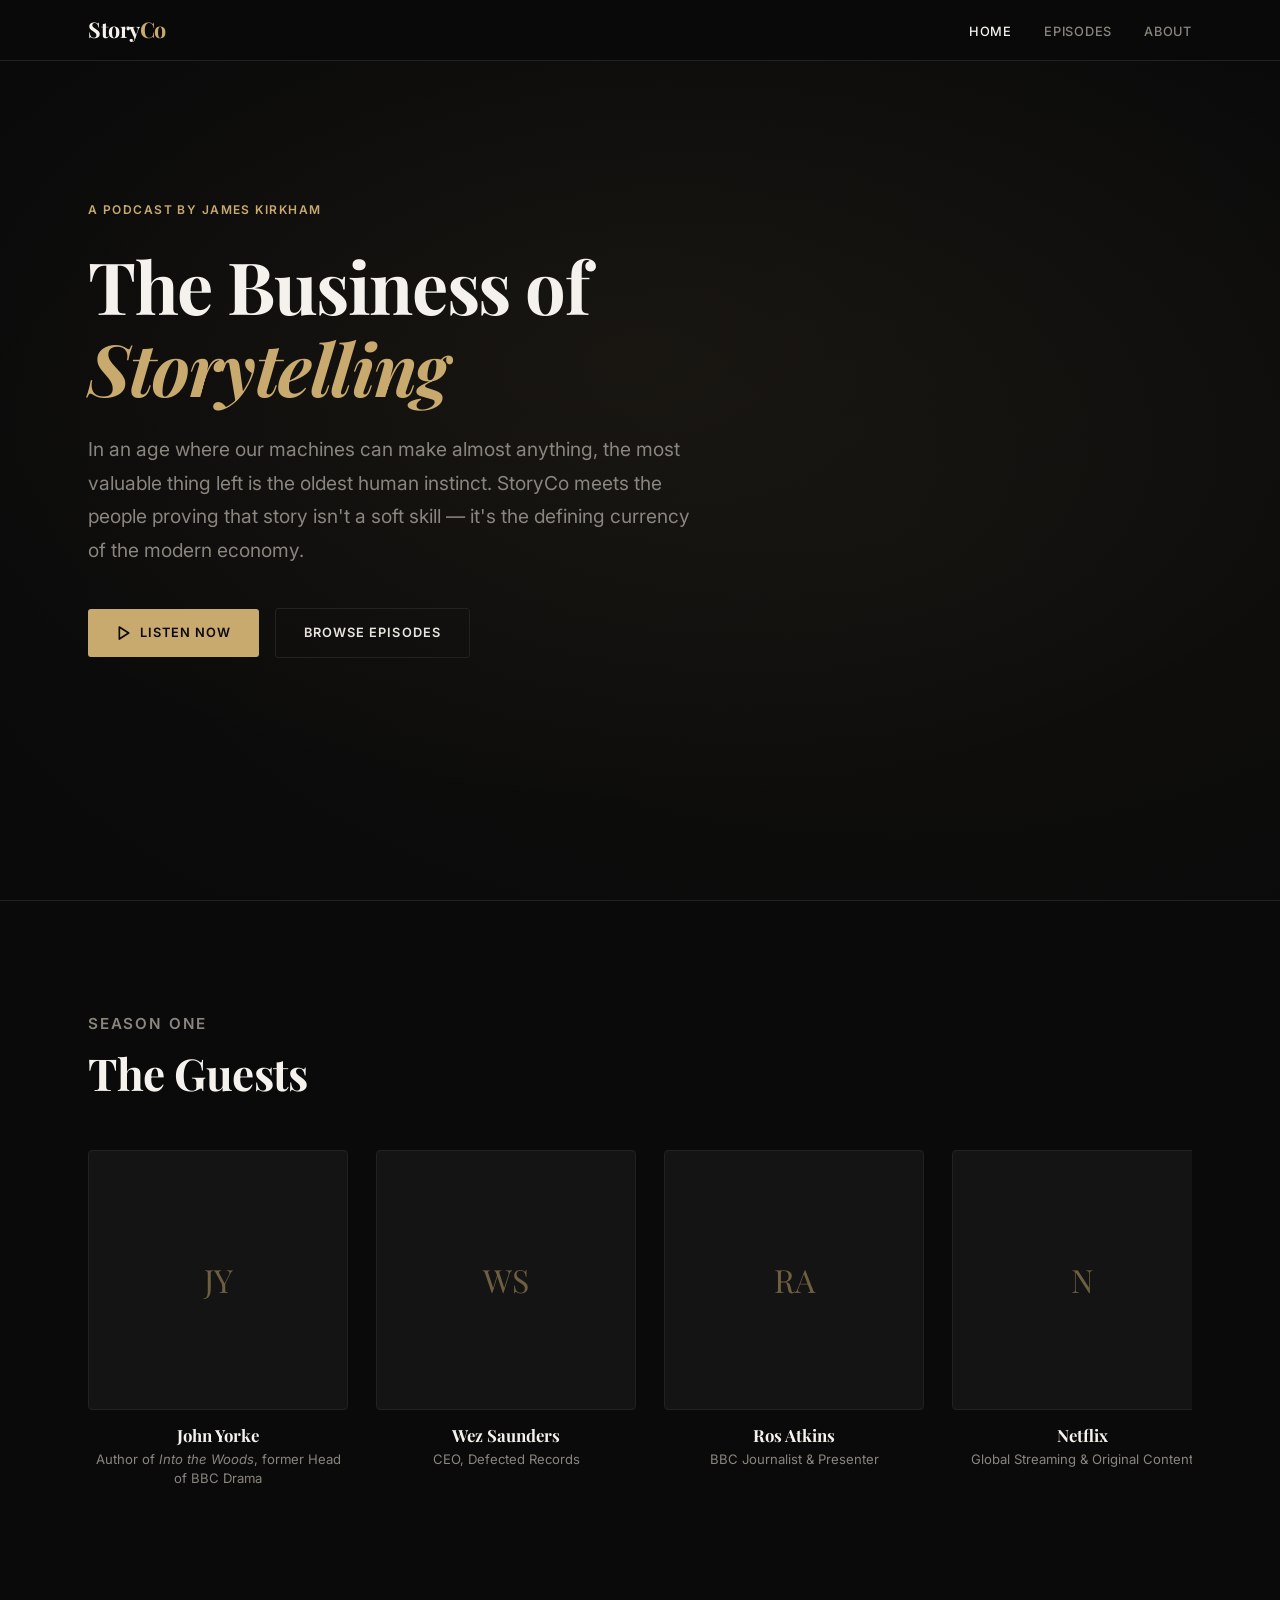
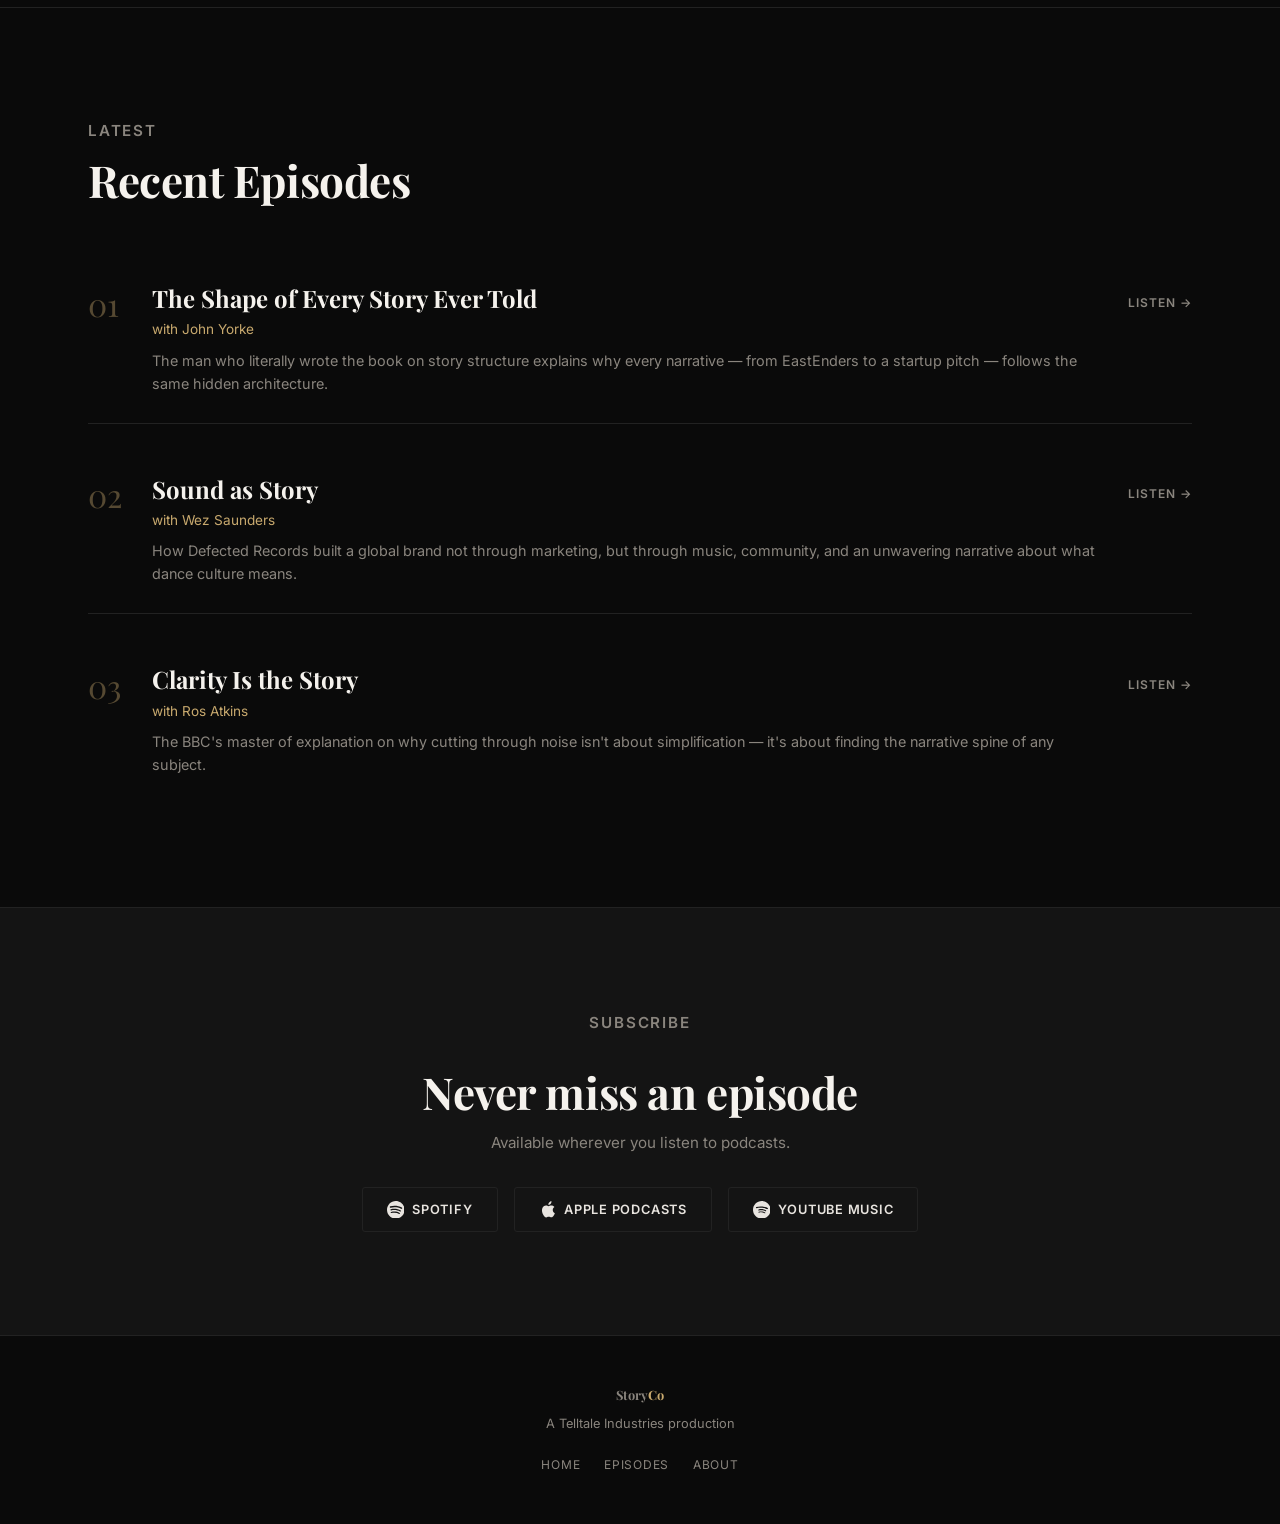
==== index.html @ 5bf8754a "Initial commit" ====
<!DOCTYPE html>
<html lang="en">
<head>
  <meta charset="UTF-8">
  <meta name="viewport" content="width=device-width, initial-scale=1.0">
  <title>StoryCo — The Business of Storytelling</title>
  <meta name="description" content="StoryCo explores the Story Economy — how narrative creates value, shapes culture, and drives business. Hosted by James Kirkham.">
  <link rel="preconnect" href="https://fonts.googleapis.com">
  <link rel="preconnect" href="https://fonts.gstatic.com" crossorigin>
  <link href="https://fonts.googleapis.com/css2?family=Inter:wght@400;500;600;700&family=Playfair+Display:ital,wght@0,400;0,700;1,400&display=swap" rel="stylesheet">
  <link rel="stylesheet" href="styles.css">
</head>
<body>

  <!-- ─── Nav ─── -->
  <nav class="site-nav">
    <div class="container">
      <a href="index.html" class="nav-brand">Story<span>Co</span></a>
      <button class="nav-toggle" aria-label="Toggle menu">
        <span></span><span></span><span></span>
      </button>
      <ul class="nav-links">
        <li><a href="index.html" class="active">Home</a></li>
        <li><a href="episodes.html">Episodes</a></li>
        <li><a href="about.html">About</a></li>
      </ul>
    </div>
  </nav>

  <!-- ─── Hero ─── -->
  <section class="hero">
    <div class="container">
      <div class="hero-content">
        <p class="label">A podcast by James Kirkham</p>
        <h1>The Business of <em>Storytelling</em></h1>
        <p class="hero-premise">In an age where our machines can make almost anything, the most valuable thing left is the oldest human instinct. StoryCo meets the people proving that story isn't a soft skill — it's the defining currency of the modern economy.</p>
        <div class="hero-cta">
          <a href="#subscribe" class="btn btn-primary">
            <svg width="16" height="16" viewBox="0 0 24 24" fill="none" stroke="currentColor" stroke-width="2.5" stroke-linecap="round" stroke-linejoin="round"><polygon points="5 3 19 12 5 21 5 3"/></svg>
            Listen now
          </a>
          <a href="episodes.html" class="btn btn-outline">Browse episodes</a>
        </div>
      </div>
    </div>
  </section>

  <!-- ─── Guests ─── -->
  <section class="fade-in">
    <div class="container">
      <div class="section-header">
        <p class="label">Season One</p>
        <h2>The Guests</h2>
      </div>
      <div class="guests-row">
        <div class="guest-card">
          <div class="guest-avatar"><span class="initials">JY</span></div>
          <h3>John Yorke</h3>
          <p class="credential">Author of <em>Into the Woods</em>, former Head of BBC Drama</p>
        </div>
        <div class="guest-card">
          <div class="guest-avatar"><span class="initials">WS</span></div>
          <h3>Wez Saunders</h3>
          <p class="credential">CEO, Defected Records</p>
        </div>
        <div class="guest-card">
          <div class="guest-avatar"><span class="initials">RA</span></div>
          <h3>Ros Atkins</h3>
          <p class="credential">BBC Journalist &amp; Presenter</p>
        </div>
        <div class="guest-card">
          <div class="guest-avatar"><span class="initials">N</span></div>
          <h3>Netflix</h3>
          <p class="credential">Global Streaming &amp; Original Content</p>
        </div>
        <div class="guest-card">
          <div class="guest-avatar"><span class="initials">A</span></div>
          <h3>Anthropic</h3>
          <p class="credential">AI Safety &amp; Frontier Research</p>
        </div>
        <div class="guest-card">
          <div class="guest-avatar"><span class="initials">MS</span></div>
          <h3>Michael Stevens</h3>
          <p class="credential">Creator of VSauce</p>
        </div>
      </div>
    </div>
  </section>

  <!-- ─── Latest Episodes ─── -->
  <section class="fade-in">
    <div class="container">
      <div class="section-header">
        <p class="label">Latest</p>
        <h2>Recent Episodes</h2>
      </div>
      <div class="episodes-grid">
        <div class="episode-card">
          <span class="episode-number">01</span>
          <div class="episode-info">
            <h3><a href="episodes.html">The Shape of Every Story Ever Told</a></h3>
            <p class="episode-guest">with John Yorke</p>
            <p class="episode-desc">The man who literally wrote the book on story structure explains why every narrative — from EastEnders to a startup pitch — follows the same hidden architecture.</p>
          </div>
          <div class="episode-listen">
            <a href="#">Listen &rarr;</a>
          </div>
        </div>
        <div class="episode-card">
          <span class="episode-number">02</span>
          <div class="episode-info">
            <h3><a href="episodes.html">Sound as Story</a></h3>
            <p class="episode-guest">with Wez Saunders</p>
            <p class="episode-desc">How Defected Records built a global brand not through marketing, but through music, community, and an unwavering narrative about what dance culture means.</p>
          </div>
          <div class="episode-listen">
            <a href="#">Listen &rarr;</a>
          </div>
        </div>
        <div class="episode-card">
          <span class="episode-number">03</span>
          <div class="episode-info">
            <h3><a href="episodes.html">Clarity Is the Story</a></h3>
            <p class="episode-guest">with Ros Atkins</p>
            <p class="episode-desc">The BBC's master of explanation on why cutting through noise isn't about simplification — it's about finding the narrative spine of any subject.</p>
          </div>
          <div class="episode-listen">
            <a href="#">Listen &rarr;</a>
          </div>
        </div>
      </div>
    </div>
  </section>

  <!-- ─── Subscribe ─── -->
  <section class="subscribe-strip" id="subscribe">
    <div class="container">
      <p class="label">Subscribe</p>
      <h2>Never miss an episode</h2>
      <p>Available wherever you listen to podcasts.</p>
      <div class="subscribe-links">
        <a href="#" class="subscribe-link">
          <svg viewBox="0 0 24 24"><path d="M12 0C5.4 0 0 5.4 0 12s5.4 12 12 12 12-5.4 12-12S18.66 0 12 0zm5.521 17.34c-.24.359-.66.48-1.021.24-2.82-1.74-6.36-2.101-10.561-1.141-.418.122-.779-.179-.899-.539-.12-.421.18-.78.54-.9 4.56-1.021 8.52-.6 11.64 1.32.42.18.479.659.301 1.02zm1.44-3.3c-.301.42-.841.6-1.262.3-3.239-1.98-8.159-2.58-11.939-1.38-.479.12-1.02-.12-1.14-.6-.12-.48.12-1.021.6-1.141C9.6 9.9 15 10.561 18.72 12.84c.361.181.54.78.241 1.2zm.12-3.36C15.24 8.4 8.82 8.16 5.16 9.301c-.6.179-1.2-.181-1.38-.721-.18-.601.18-1.2.72-1.381 4.26-1.26 11.28-1.02 15.721 1.621.539.3.719 1.02.419 1.56-.299.421-1.02.599-1.559.3z"/></svg>
          Spotify
        </a>
        <a href="#" class="subscribe-link">
          <svg viewBox="0 0 24 24"><path d="M18.73 12.28c-.03-2.71 2.21-4.01 2.31-4.07-1.26-1.84-3.22-2.09-3.92-2.12-1.67-.17-3.26.98-4.11.98-.85 0-2.16-.96-3.55-.93-1.83.03-3.51 1.06-4.45 2.7-1.9 3.28-.49 8.15 1.36 10.81.9 1.3 1.98 2.76 3.39 2.71 1.36-.05 1.87-.88 3.51-.88 1.64 0 2.11.88 3.55.85 1.46-.02 2.4-1.33 3.3-2.63 1.04-1.51 1.47-2.97 1.49-3.05-.03-.01-2.86-1.1-2.89-4.35l.01-.02zM15.95 3.68c.75-.91 1.26-2.17 1.12-3.43-1.08.04-2.39.72-3.17 1.63-.69.81-1.3 2.1-1.14 3.34 1.21.09 2.44-.61 3.19-1.54z"/></svg>
          Apple Podcasts
        </a>
        <a href="#" class="subscribe-link">
          <svg viewBox="0 0 24 24"><path d="M12 0C5.37 0 0 5.37 0 12s5.37 12 12 12 12-5.37 12-12S18.63 0 12 0zm4.73 16.58c-.17.24-.53.31-.77.14-2.1-1.28-4.75-1.57-7.87-.86-.3.07-.6-.12-.67-.42s.12-.6.42-.67c3.42-.78 6.35-.44 8.72.99.26.16.33.53.17.82zm1.27-2.82c-.22.32-.68.42-1 .2-2.4-1.48-6.06-1.91-8.9-1.04-.38.12-.78-.09-.9-.47-.12-.38.09-.78.47-.9 3.24-1 7.26-.51 10.01 1.2.32.21.43.68.32 1.01zm.11-2.93C14.93 9.1 8.68 8.88 5.05 9.94c-.46.14-.94-.12-1.08-.58-.14-.46.12-.94.58-1.08 4.17-1.22 11.1-.98 15.48 1.26.42.24.56.78.32 1.2-.18.32-.6.5-1.04.32 0-.02 0-.03.01-.03l-.21-.1z"/></svg>
          YouTube Music
        </a>
      </div>
    </div>
  </section>

  <!-- ─── Footer ─── -->
  <footer class="site-footer">
    <div class="container">
      <p class="footer-brand">Story<span>Co</span></p>
      <p>A Telltale Industries production</p>
      <ul class="footer-links">
        <li><a href="index.html">Home</a></li>
        <li><a href="episodes.html">Episodes</a></li>
        <li><a href="about.html">About</a></li>
      </ul>
    </div>
  </footer>

  <script src="main.js"></script>
</body>
</html>
---- styles.css ----
/* ─── StoryCo — Design System ─── */

:root {
  --color-bg:        #0a0a0a;
  --color-surface:   #141414;
  --color-border:    #222;
  --color-text:      #e8e4df;
  --color-muted:     #8a857e;
  --color-accent:    #c8a96e;
  --color-accent-dim:#a08650;
  --color-white:     #f5f2ed;

  --font-serif:      'Playfair Display', Georgia, 'Times New Roman', serif;
  --font-sans:       'Inter', -apple-system, BlinkMacSystemFont, 'Segoe UI', sans-serif;

  --max-width:       1200px;
  --gutter:          clamp(1.25rem, 4vw, 3rem);
}

/* ─── Reset ─── */
*, *::before, *::after { box-sizing: border-box; margin: 0; padding: 0; }

html {
  font-size: 16px;
  scroll-behavior: smooth;
  -webkit-font-smoothing: antialiased;
  -moz-osx-font-smoothing: grayscale;
}

body {
  background: var(--color-bg);
  color: var(--color-text);
  font-family: var(--font-sans);
  line-height: 1.65;
  overflow-x: hidden;
}

img { max-width: 100%; display: block; }
a   { color: inherit; text-decoration: none; }

/* ─── Typography ─── */
h1, h2, h3 {
  font-family: var(--font-serif);
  font-weight: 700;
  line-height: 1.15;
  color: var(--color-white);
}
h1 { font-size: clamp(2.5rem, 6vw, 4.5rem); letter-spacing: -0.02em; }
h2 { font-size: clamp(1.75rem, 3.5vw, 2.75rem); letter-spacing: -0.01em; }
h3 { font-size: clamp(1.25rem, 2vw, 1.5rem); }

.label {
  font-size: 0.75rem;
  font-weight: 600;
  letter-spacing: 0.12em;
  text-transform: uppercase;
  color: var(--color-accent);
}

/* ─── Layout ─── */
.container {
  width: 100%;
  max-width: var(--max-width);
  margin: 0 auto;
  padding: 0 var(--gutter);
}

section {
  padding: clamp(4rem, 8vw, 7rem) 0;
}

section + section {
  border-top: 1px solid var(--color-border);
}

/* ─── Nav ─── */
.site-nav {
  position: fixed;
  top: 0;
  left: 0;
  right: 0;
  z-index: 100;
  background: rgba(10, 10, 10, 0.85);
  backdrop-filter: blur(12px);
  -webkit-backdrop-filter: blur(12px);
  border-bottom: 1px solid var(--color-border);
}

.site-nav .container {
  display: flex;
  align-items: center;
  justify-content: space-between;
  height: 3.75rem;
}

.nav-brand {
  font-family: var(--font-serif);
  font-size: 1.35rem;
  font-weight: 700;
  color: var(--color-white);
  letter-spacing: -0.02em;
}

.nav-brand span {
  color: var(--color-accent);
}

.nav-links {
  display: flex;
  gap: 2rem;
  list-style: none;
}

.nav-links a {
  font-size: 0.8rem;
  font-weight: 500;
  letter-spacing: 0.06em;
  text-transform: uppercase;
  color: var(--color-muted);
  transition: color 0.25s;
}

.nav-links a:hover,
.nav-links a.active {
  color: var(--color-white);
}

/* Mobile nav toggle */
.nav-toggle {
  display: none;
  background: none;
  border: none;
  cursor: pointer;
  padding: 0.5rem;
}

.nav-toggle span {
  display: block;
  width: 1.5rem;
  height: 2px;
  background: var(--color-white);
  margin: 5px 0;
  transition: all 0.3s;
}

@media (max-width: 640px) {
  .nav-toggle { display: block; }

  .nav-links {
    position: fixed;
    top: 3.75rem;
    left: 0;
    right: 0;
    flex-direction: column;
    background: rgba(10, 10, 10, 0.97);
    padding: 1.5rem var(--gutter);
    gap: 1.25rem;
    border-bottom: 1px solid var(--color-border);
    transform: translateY(-100%);
    opacity: 0;
    pointer-events: none;
    transition: transform 0.3s, opacity 0.3s;
  }

  .nav-links.open {
    transform: translateY(0);
    opacity: 1;
    pointer-events: auto;
  }
}

/* ─── Hero ─── */
.hero {
  min-height: 100vh;
  display: flex;
  align-items: center;
  padding-top: 3.75rem;
  position: relative;
  overflow: hidden;
}

.hero::before {
  content: '';
  position: absolute;
  inset: 0;
  background:
    radial-gradient(ellipse 60% 50% at 50% 40%, rgba(200, 169, 110, 0.06), transparent),
    radial-gradient(ellipse 80% 60% at 70% 60%, rgba(200, 169, 110, 0.03), transparent);
  pointer-events: none;
}

.hero-content {
  position: relative;
  max-width: 48rem;
}

.hero .label {
  margin-bottom: 1.5rem;
}

.hero h1 {
  margin-bottom: 1.5rem;
}

.hero h1 em {
  font-style: italic;
  color: var(--color-accent);
}

.hero-premise {
  font-size: clamp(1.05rem, 1.8vw, 1.2rem);
  color: var(--color-muted);
  max-width: 38rem;
  margin-bottom: 2.5rem;
  line-height: 1.75;
}

.hero-cta {
  display: flex;
  flex-wrap: wrap;
  gap: 1rem;
  align-items: center;
}

/* ─── Buttons ─── */
.btn {
  display: inline-flex;
  align-items: center;
  gap: 0.5rem;
  padding: 0.85rem 1.75rem;
  font-size: 0.8rem;
  font-weight: 600;
  letter-spacing: 0.08em;
  text-transform: uppercase;
  border-radius: 3px;
  border: none;
  cursor: pointer;
  transition: all 0.25s;
}

.btn-primary {
  background: var(--color-accent);
  color: var(--color-bg);
}

.btn-primary:hover {
  background: var(--color-accent-dim);
}

.btn-outline {
  background: transparent;
  color: var(--color-text);
  border: 1px solid var(--color-border);
}

.btn-outline:hover {
  border-color: var(--color-muted);
  color: var(--color-white);
}

/* ─── Guest showcase ─── */
.guests-row {
  display: flex;
  gap: 1.75rem;
  overflow-x: auto;
  scroll-snap-type: x mandatory;
  -webkit-overflow-scrolling: touch;
  padding-bottom: 1rem;
  scrollbar-width: none;
}

.guests-row::-webkit-scrollbar { display: none; }

.guest-card {
  flex: 0 0 auto;
  width: clamp(200px, 22vw, 260px);
  scroll-snap-align: start;
  text-align: center;
}

.guest-avatar {
  width: 100%;
  aspect-ratio: 1;
  border-radius: 4px;
  background: var(--color-surface);
  margin-bottom: 1rem;
  overflow: hidden;
  border: 1px solid var(--color-border);
  display: flex;
  align-items: center;
  justify-content: center;
}

.guest-avatar .initials {
  font-family: var(--font-serif);
  font-size: 2rem;
  color: var(--color-accent);
  opacity: 0.5;
}

.guest-card h3 {
  font-size: 1.05rem;
  margin-bottom: 0.3rem;
}

.guest-card .credential {
  font-size: 0.82rem;
  color: var(--color-muted);
  line-height: 1.45;
}

/* ─── Episode cards ─── */
.episodes-grid {
  display: grid;
  gap: 1.5rem;
}

.episode-card {
  display: grid;
  grid-template-columns: auto 1fr auto;
  align-items: start;
  gap: 1.5rem;
  padding: 1.75rem 0;
  border-bottom: 1px solid var(--color-border);
}

.episode-card:last-child {
  border-bottom: none;
}

.episode-number {
  font-family: var(--font-serif);
  font-size: 2rem;
  color: var(--color-accent);
  opacity: 0.4;
  min-width: 2.5rem;
  line-height: 1;
  padding-top: 0.2rem;
}

.episode-info h3 {
  margin-bottom: 0.35rem;
}

.episode-info h3 a:hover {
  color: var(--color-accent);
}

.episode-guest {
  font-size: 0.85rem;
  color: var(--color-accent);
  margin-bottom: 0.5rem;
}

.episode-desc {
  font-size: 0.9rem;
  color: var(--color-muted);
  line-height: 1.6;
}

.episode-listen {
  padding-top: 0.2rem;
}

.episode-listen a {
  font-size: 0.75rem;
  font-weight: 600;
  letter-spacing: 0.08em;
  text-transform: uppercase;
  color: var(--color-muted);
  transition: color 0.25s;
  white-space: nowrap;
}

.episode-listen a:hover {
  color: var(--color-accent);
}

@media (max-width: 640px) {
  .episode-card {
    grid-template-columns: 1fr;
    gap: 0.75rem;
  }
  .episode-number { font-size: 1.25rem; }
  .episode-listen { padding-top: 0; }
}

/* ─── Subscribe strip ─── */
.subscribe-strip {
  background: var(--color-surface);
  text-align: center;
}

.subscribe-strip h2 {
  margin-bottom: 0.75rem;
}

.subscribe-strip p {
  color: var(--color-muted);
  margin-bottom: 2rem;
  font-size: 0.95rem;
}

.subscribe-links {
  display: flex;
  justify-content: center;
  flex-wrap: wrap;
  gap: 1rem;
}

.subscribe-link {
  display: inline-flex;
  align-items: center;
  gap: 0.5rem;
  padding: 0.7rem 1.5rem;
  font-size: 0.8rem;
  font-weight: 600;
  letter-spacing: 0.06em;
  text-transform: uppercase;
  color: var(--color-text);
  border: 1px solid var(--color-border);
  border-radius: 3px;
  transition: all 0.25s;
}

.subscribe-link:hover {
  border-color: var(--color-accent);
  color: var(--color-white);
}

.subscribe-link svg {
  width: 1.1rem;
  height: 1.1rem;
  fill: currentColor;
}

/* ─── About page ─── */
.about-hero {
  padding-top: calc(3.75rem + clamp(4rem, 8vw, 7rem));
}

.about-hero h1 {
  margin-bottom: 2rem;
}

.thesis {
  font-size: clamp(1.1rem, 1.8vw, 1.3rem);
  line-height: 1.8;
  color: var(--color-text);
  max-width: 42rem;
}

.thesis p + p {
  margin-top: 1.25rem;
}

.bio-section {
  display: grid;
  grid-template-columns: 1fr 2fr;
  gap: clamp(2rem, 4vw, 4rem);
  align-items: start;
}

@media (max-width: 768px) {
  .bio-section {
    grid-template-columns: 1fr;
  }
}

.bio-photo {
  aspect-ratio: 3/4;
  background: var(--color-surface);
  border-radius: 4px;
  border: 1px solid var(--color-border);
  display: flex;
  align-items: center;
  justify-content: center;
}

.bio-photo .initials {
  font-family: var(--font-serif);
  font-size: 3rem;
  color: var(--color-accent);
  opacity: 0.4;
}

.bio-text h2 {
  margin-bottom: 1.5rem;
}

.bio-text p {
  color: var(--color-muted);
  font-size: 0.95rem;
  line-height: 1.75;
}

.bio-text p + p {
  margin-top: 1rem;
}

.production-credit {
  text-align: center;
  color: var(--color-muted);
  font-size: 0.9rem;
}

.production-credit strong {
  color: var(--color-white);
}

/* ─── Episodes page ─── */
.episodes-hero {
  padding-top: calc(3.75rem + clamp(4rem, 8vw, 7rem));
  padding-bottom: 0;
}

.episodes-hero h1 {
  margin-bottom: 0.75rem;
}

.episodes-hero p {
  color: var(--color-muted);
  font-size: 1rem;
}

.episode-full {
  padding: 2rem 0;
  border-bottom: 1px solid var(--color-border);
}

.episode-full:last-child {
  border-bottom: none;
}

.episode-full-header {
  display: flex;
  align-items: baseline;
  gap: 1.25rem;
  margin-bottom: 0.75rem;
}

.episode-full-header .episode-number {
  font-size: 1.5rem;
}

.episode-full h3 {
  font-size: 1.35rem;
}

.episode-full .episode-guest {
  margin-bottom: 0.75rem;
}

.episode-full .episode-desc {
  max-width: 40rem;
  margin-bottom: 1rem;
}

.episode-full .listen-links {
  display: flex;
  gap: 1rem;
  flex-wrap: wrap;
}

.episode-full .listen-links a {
  font-size: 0.75rem;
  font-weight: 600;
  letter-spacing: 0.08em;
  text-transform: uppercase;
  color: var(--color-muted);
  transition: color 0.25s;
}

.episode-full .listen-links a:hover {
  color: var(--color-accent);
}

/* ─── Footer ─── */
.site-footer {
  padding: 3rem 0;
  border-top: 1px solid var(--color-border);
  text-align: center;
}

.footer-brand {
  font-family: var(--font-serif);
  font-size: 1.1rem;
  font-weight: 700;
  color: var(--color-white);
  margin-bottom: 0.5rem;
}

.footer-brand span {
  color: var(--color-accent);
}

.site-footer p {
  font-size: 0.8rem;
  color: var(--color-muted);
}

.site-footer .footer-links {
  display: flex;
  justify-content: center;
  gap: 1.5rem;
  margin-top: 1rem;
  list-style: none;
}

.site-footer .footer-links a {
  font-size: 0.75rem;
  color: var(--color-muted);
  text-transform: uppercase;
  letter-spacing: 0.06em;
  transition: color 0.25s;
}

.site-footer .footer-links a:hover {
  color: var(--color-white);
}

/* ─── Utility ─── */
.section-header {
  margin-bottom: clamp(2rem, 4vw, 3.5rem);
}

.section-header .label {
  margin-bottom: 0.75rem;
}

.section-header p {
  color: var(--color-muted);
  font-size: 0.95rem;
  margin-top: 0.5rem;
}

/* Scroll fade-in */
.fade-in {
  opacity: 0;
  transform: translateY(1.5rem);
  transition: opacity 0.6s ease, transform 0.6s ease;
}

.fade-in.visible {
  opacity: 1;
  transform: none;
}
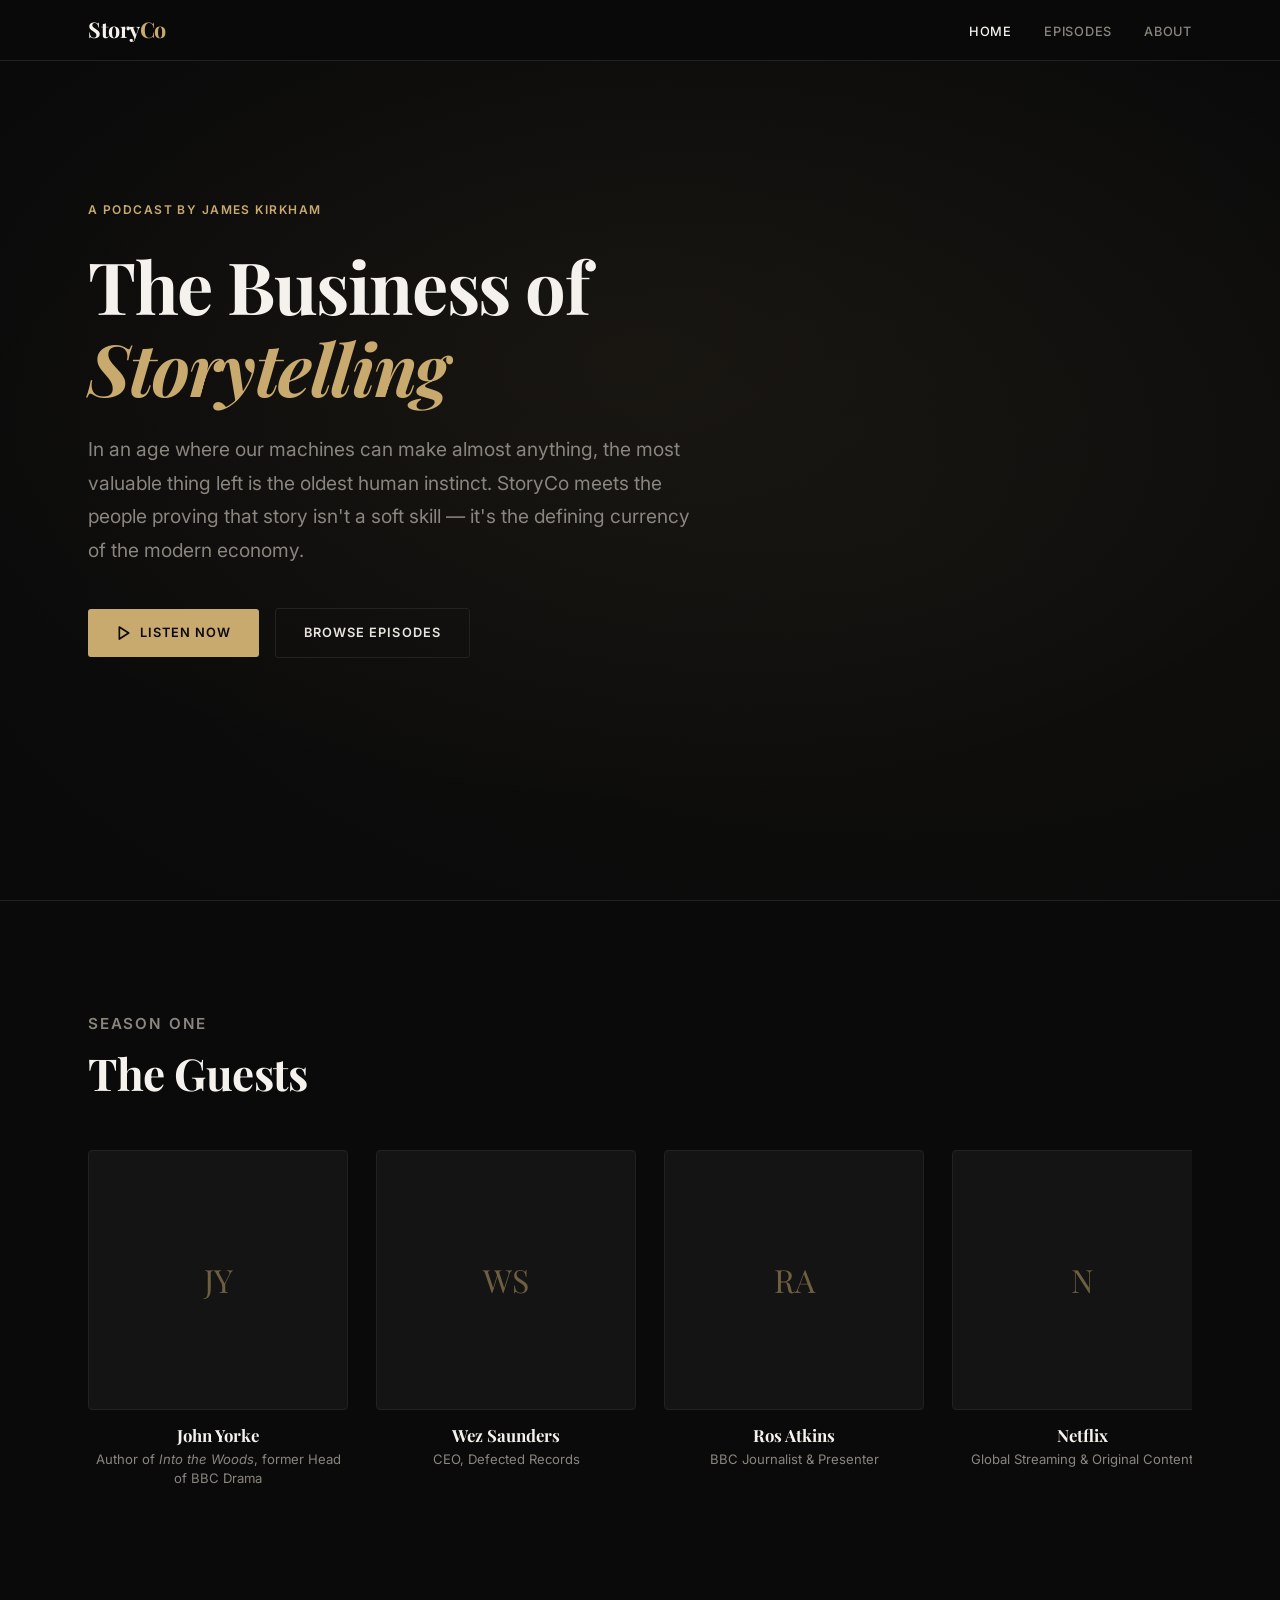
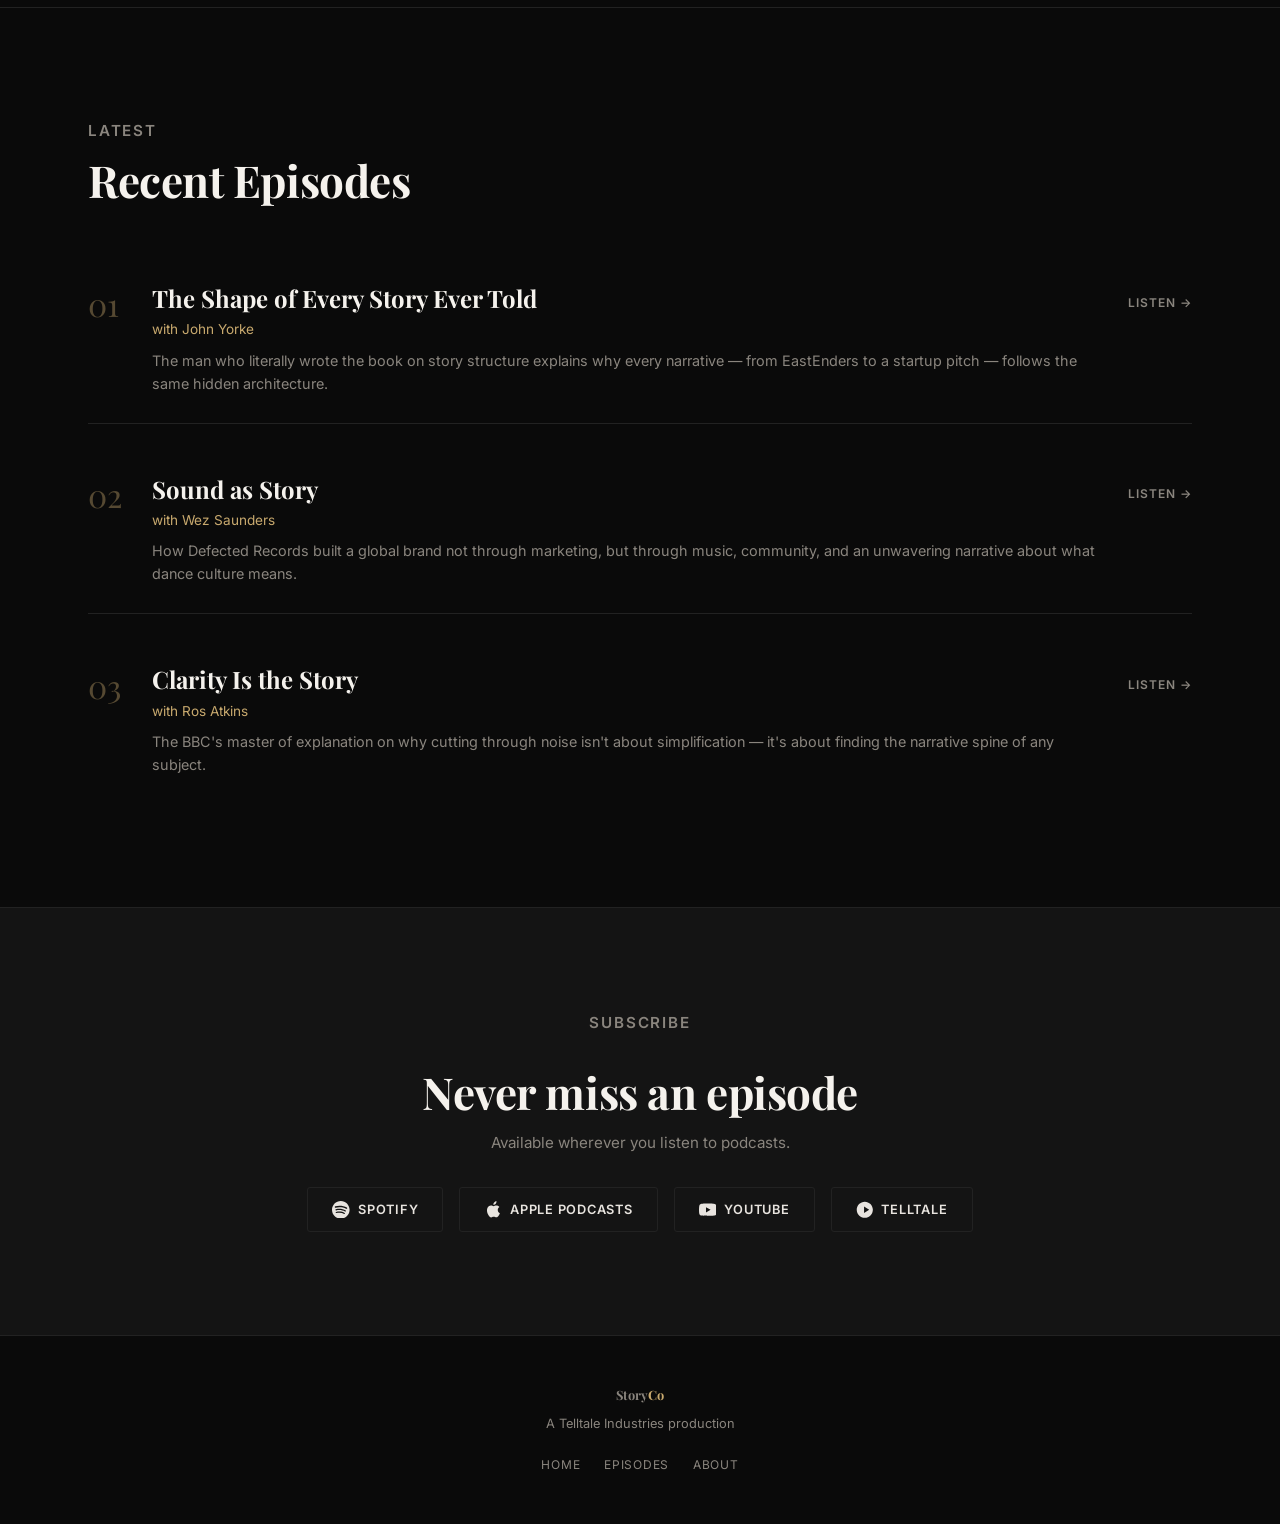
==== commit 8eb0e1ea: "Links" ====
--- a/index.html
+++ b/index.html
@@ -139,17 +139,21 @@
       <h2>Never miss an episode</h2>
       <p>Available wherever you listen to podcasts.</p>
       <div class="subscribe-links">
-        <a href="#" class="subscribe-link">
+        <a href="https://open.spotify.com" class="subscribe-link" target="_blank" rel="noopener">
           <svg viewBox="0 0 24 24"><path d="M12 0C5.4 0 0 5.4 0 12s5.4 12 12 12 12-5.4 12-12S18.66 0 12 0zm5.521 17.34c-.24.359-.66.48-1.021.24-2.82-1.74-6.36-2.101-10.561-1.141-.418.122-.779-.179-.899-.539-.12-.421.18-.78.54-.9 4.56-1.021 8.52-.6 11.64 1.32.42.18.479.659.301 1.02zm1.44-3.3c-.301.42-.841.6-1.262.3-3.239-1.98-8.159-2.58-11.939-1.38-.479.12-1.02-.12-1.14-.6-.12-.48.12-1.021.6-1.141C9.6 9.9 15 10.561 18.72 12.84c.361.181.54.78.241 1.2zm.12-3.36C15.24 8.4 8.82 8.16 5.16 9.301c-.6.179-1.2-.181-1.38-.721-.18-.601.18-1.2.72-1.381 4.26-1.26 11.28-1.02 15.721 1.621.539.3.719 1.02.419 1.56-.299.421-1.02.599-1.559.3z"/></svg>
           Spotify
         </a>
-        <a href="#" class="subscribe-link">
+        <a href="https://podcasts.apple.com" class="subscribe-link" target="_blank" rel="noopener">
           <svg viewBox="0 0 24 24"><path d="M18.73 12.28c-.03-2.71 2.21-4.01 2.31-4.07-1.26-1.84-3.22-2.09-3.92-2.12-1.67-.17-3.26.98-4.11.98-.85 0-2.16-.96-3.55-.93-1.83.03-3.51 1.06-4.45 2.7-1.9 3.28-.49 8.15 1.36 10.81.9 1.3 1.98 2.76 3.39 2.71 1.36-.05 1.87-.88 3.51-.88 1.64 0 2.11.88 3.55.85 1.46-.02 2.4-1.33 3.3-2.63 1.04-1.51 1.47-2.97 1.49-3.05-.03-.01-2.86-1.1-2.89-4.35l.01-.02zM15.95 3.68c.75-.91 1.26-2.17 1.12-3.43-1.08.04-2.39.72-3.17 1.63-.69.81-1.3 2.1-1.14 3.34 1.21.09 2.44-.61 3.19-1.54z"/></svg>
           Apple Podcasts
         </a>
-        <a href="#" class="subscribe-link">
-          <svg viewBox="0 0 24 24"><path d="M12 0C5.37 0 0 5.37 0 12s5.37 12 12 12 12-5.37 12-12S18.63 0 12 0zm4.73 16.58c-.17.24-.53.31-.77.14-2.1-1.28-4.75-1.57-7.87-.86-.3.07-.6-.12-.67-.42s.12-.6.42-.67c3.42-.78 6.35-.44 8.72.99.26.16.33.53.17.82zm1.27-2.82c-.22.32-.68.42-1 .2-2.4-1.48-6.06-1.91-8.9-1.04-.38.12-.78-.09-.9-.47-.12-.38.09-.78.47-.9 3.24-1 7.26-.51 10.01 1.2.32.21.43.68.32 1.01zm.11-2.93C14.93 9.1 8.68 8.88 5.05 9.94c-.46.14-.94-.12-1.08-.58-.14-.46.12-.94.58-1.08 4.17-1.22 11.1-.98 15.48 1.26.42.24.56.78.32 1.2-.18.32-.6.5-1.04.32 0-.02 0-.03.01-.03l-.21-.1z"/></svg>
-          YouTube Music
+        <a href="https://www.youtube.com" class="subscribe-link" target="_blank" rel="noopener">
+          <svg viewBox="0 0 24 24"><path d="M23.498 6.186a3.016 3.016 0 0 0-2.122-2.136C19.505 3.545 12 3.545 12 3.545s-7.505 0-9.377.505A3.017 3.017 0 0 0 .502 6.186C0 8.07 0 12 0 12s0 3.93.502 5.814a3.016 3.016 0 0 0 2.122 2.136c1.871.505 9.376.505 9.376.505s7.505 0 9.377-.505a3.015 3.015 0 0 0 2.122-2.136C24 15.93 24 12 24 12s0-3.93-.502-5.814zM9.545 15.568V8.432L15.818 12l-6.273 3.568z"/></svg>
+          YouTube
+        </a>
+        <a href="https://telltale.audio" class="subscribe-link" target="_blank" rel="noopener">
+          <svg viewBox="0 0 24 24"><path d="M12 1C5.925 1 1 5.925 1 12s4.925 11 11 11 11-4.925 11-11S18.075 1 12 1zm-1 15.5v-9l7 4.5-7 4.5z"/></svg>
+          TellTale
         </a>
       </div>
     </div>
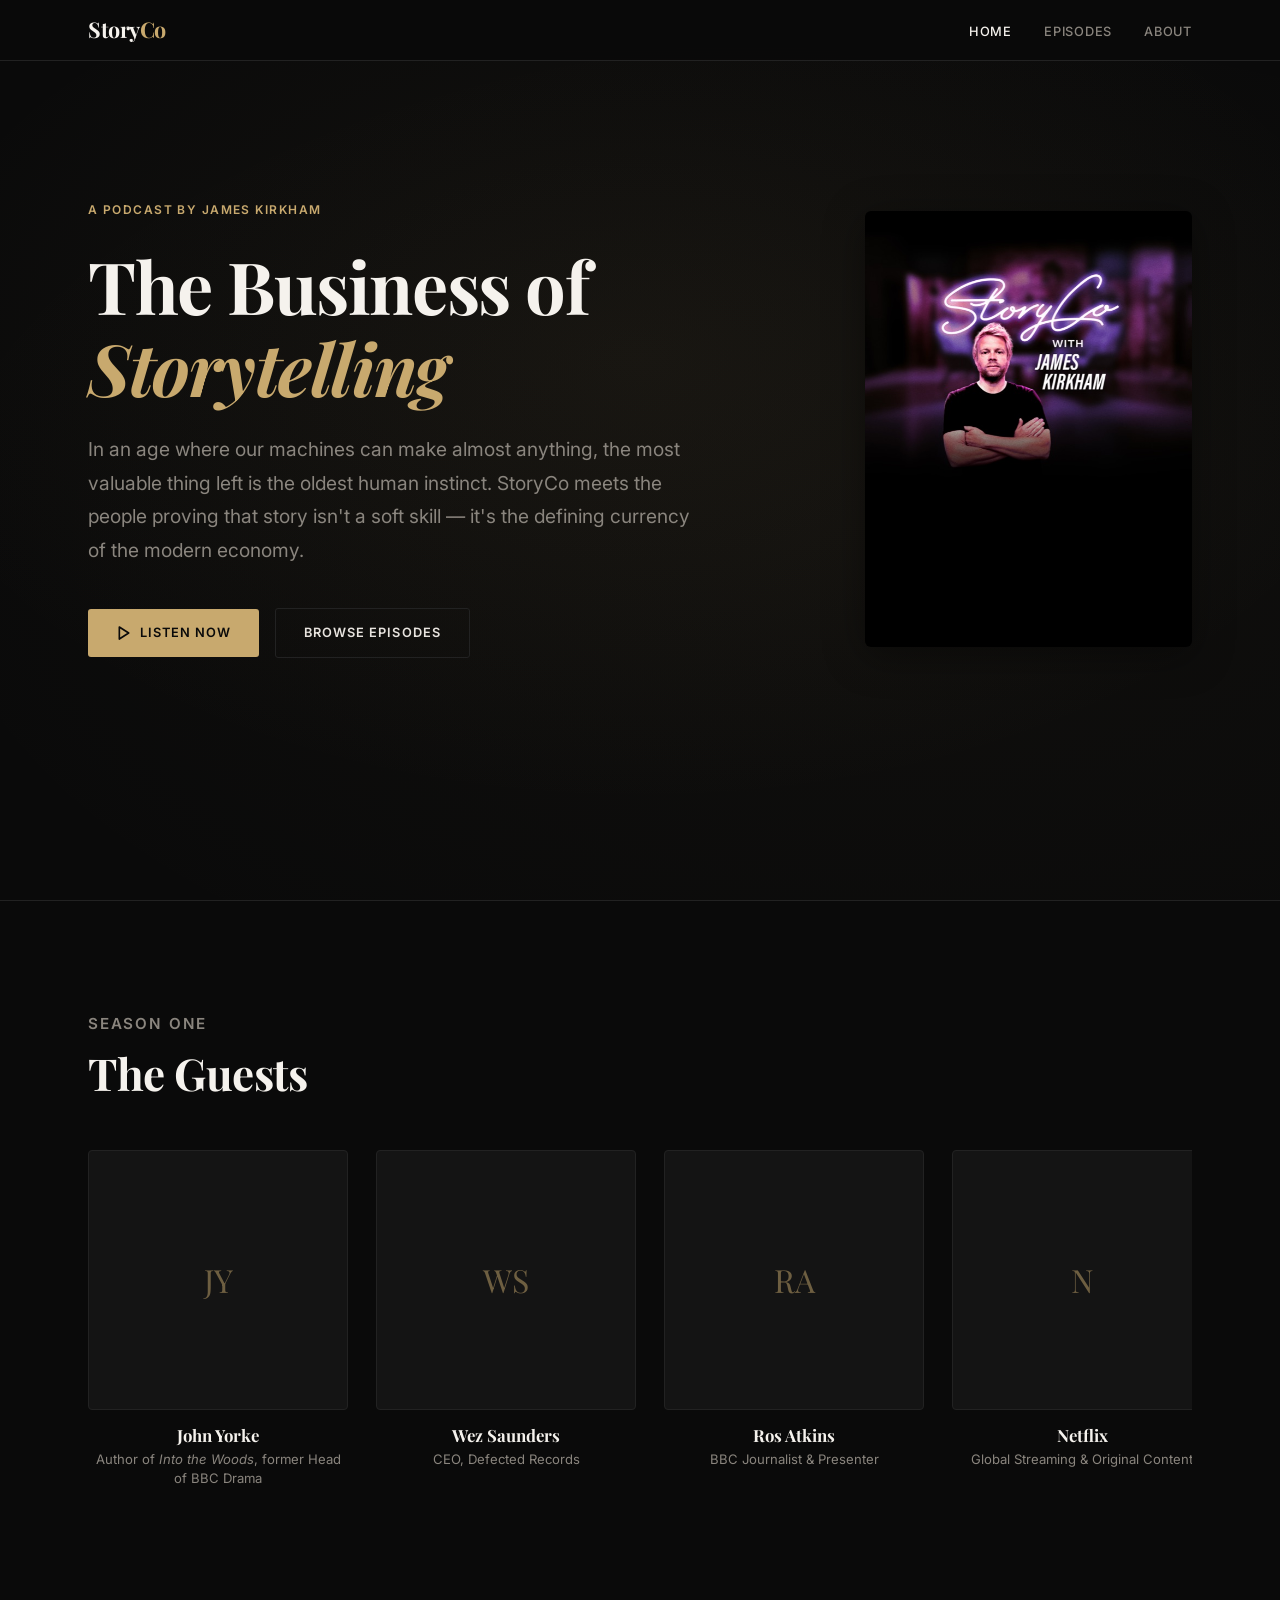
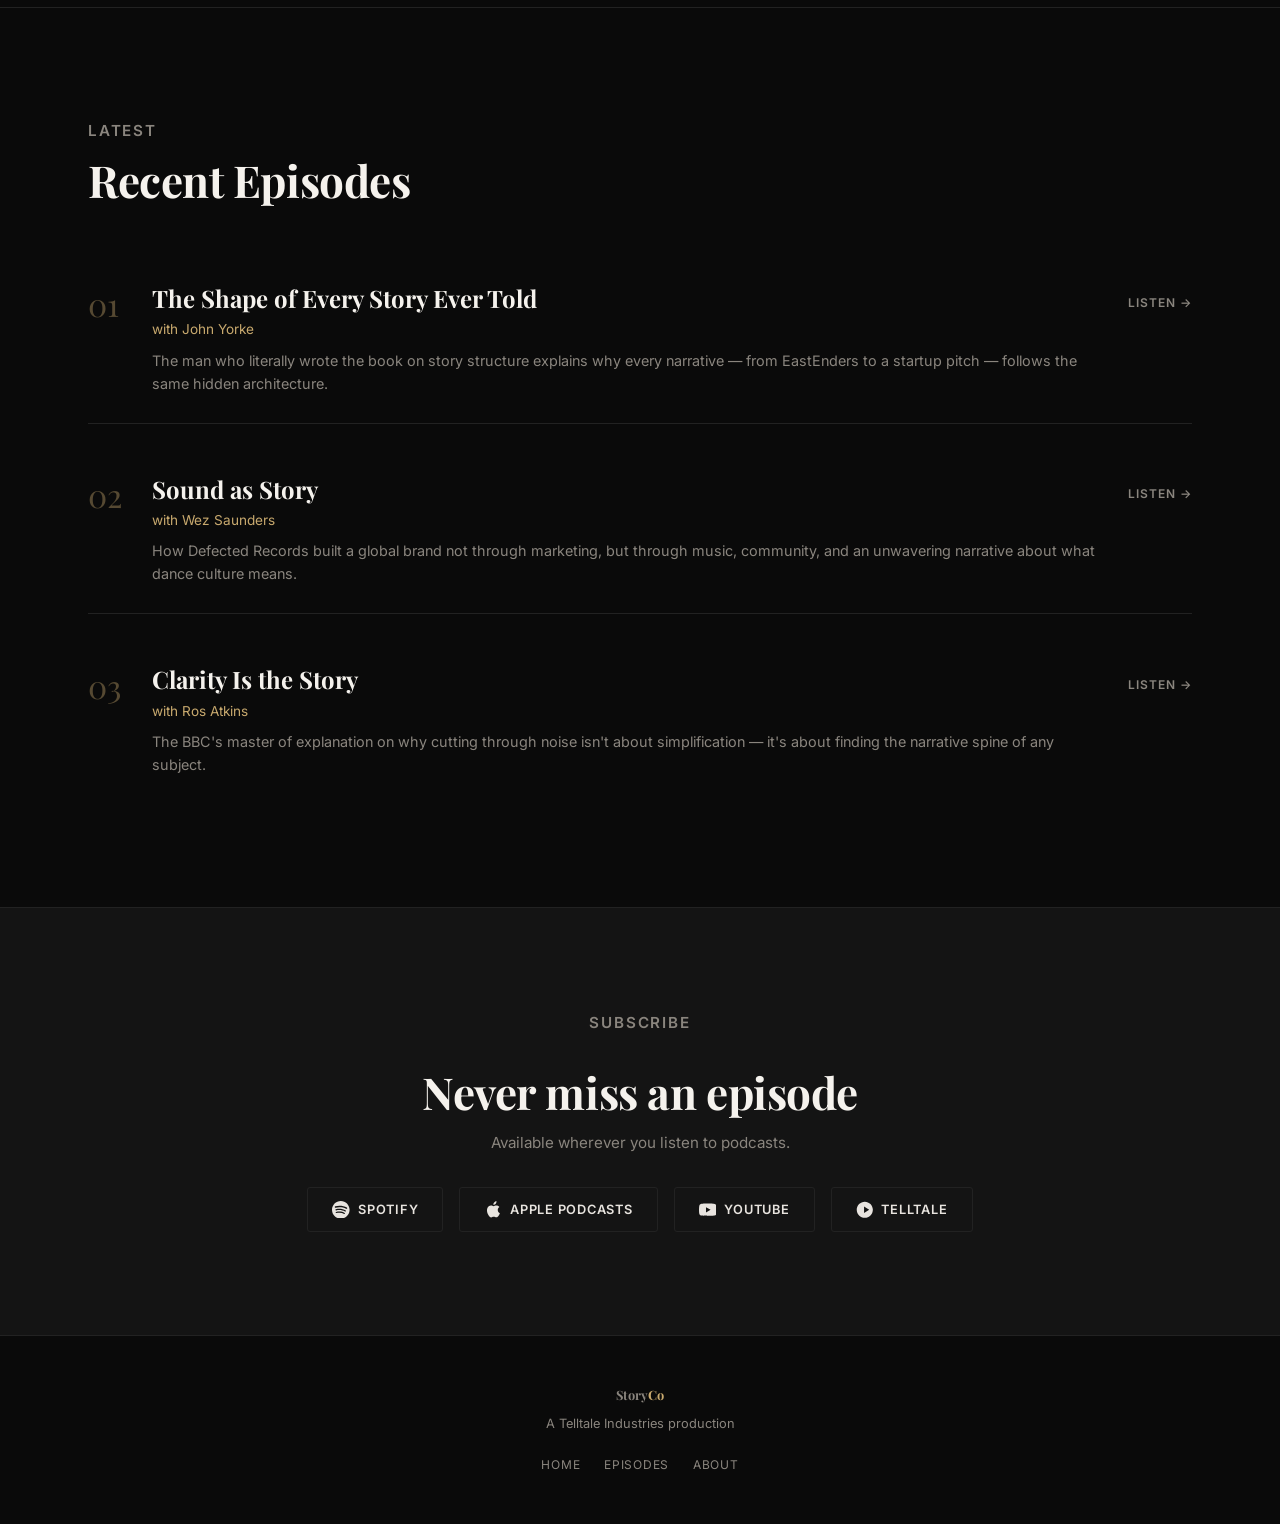
==== commit d5a7ff80: "Image update" ====
--- a/index.html
+++ b/index.html
@@ -29,7 +29,7 @@
 
   <!-- ─── Hero ─── -->
   <section class="hero">
-    <div class="container">
+    <div class="container hero-grid">
       <div class="hero-content">
         <p class="label">A podcast by James Kirkham</p>
         <h1>The Business of <em>Storytelling</em></h1>
@@ -41,6 +41,12 @@
           </a>
           <a href="episodes.html" class="btn btn-outline">Browse episodes</a>
         </div>
+      </div>
+      <div class="hero-artwork">
+        <picture>
+          <source media="(max-width: 768px)" srcset="artwork/hero-mobile.jpg">
+          <img src="artwork/hero-desktop.jpg" alt="StoryCo show artwork" width="800" height="1066" loading="eager">
+        </picture>
       </div>
     </div>
   </section>
--- a/styles.css
+++ b/styles.css
@@ -189,9 +189,46 @@
   pointer-events: none;
 }
 
+.hero-grid {
+  display: grid;
+  grid-template-columns: 1fr 0.45fr;
+  gap: clamp(2rem, 4vw, 4rem);
+  align-items: center;
+}
+
 .hero-content {
   position: relative;
   max-width: 48rem;
+}
+
+.hero-artwork {
+  position: relative;
+}
+
+.hero-artwork img {
+  width: 100%;
+  height: auto;
+  border-radius: 6px;
+  box-shadow: 0 8px 40px rgba(0, 0, 0, 0.4);
+}
+
+@media (max-width: 768px) {
+  .hero-grid {
+    grid-template-columns: 1fr;
+    gap: 2.5rem;
+  }
+
+  .hero-grid .hero-artwork {
+    order: -1;
+    max-width: 220px;
+    margin: 0 auto;
+  }
+
+  .hero {
+    min-height: auto;
+    padding-top: calc(3.75rem + 2rem);
+    padding-bottom: 2rem;
+  }
 }
 
 .hero .label {
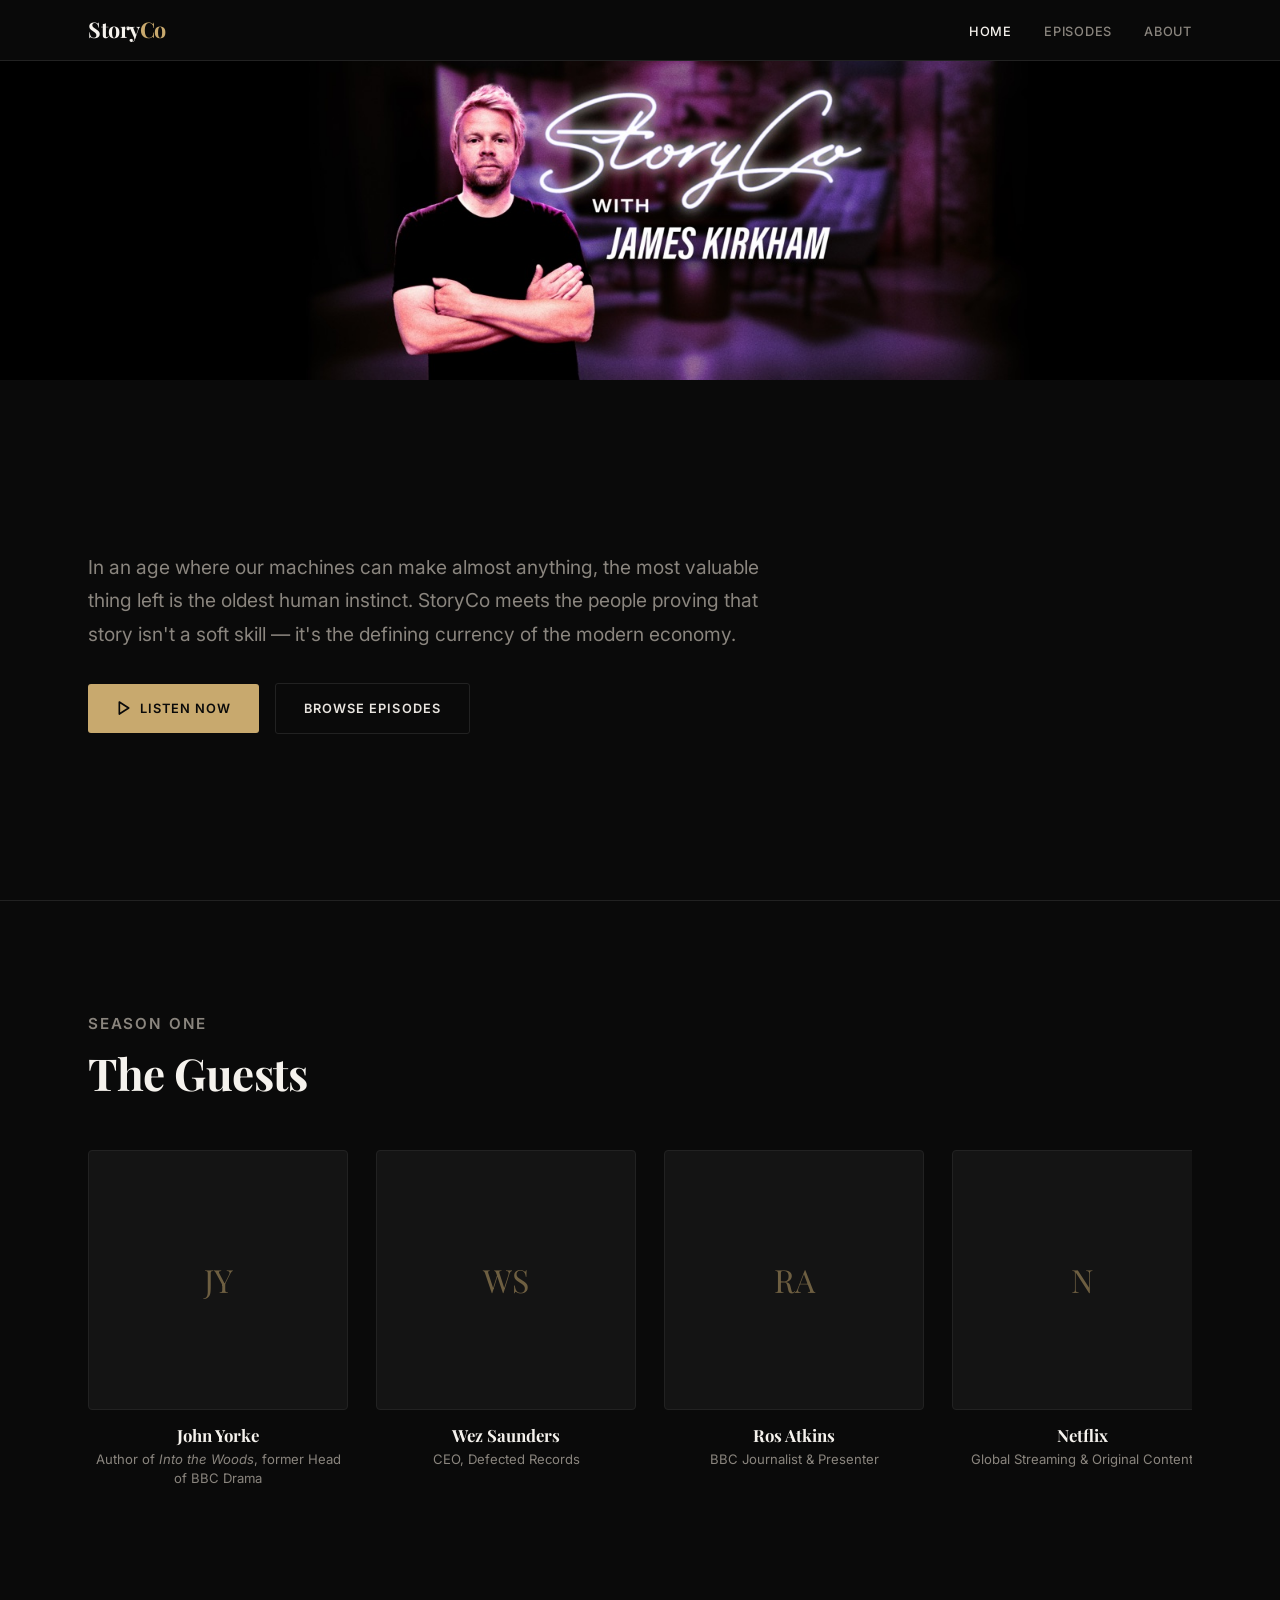
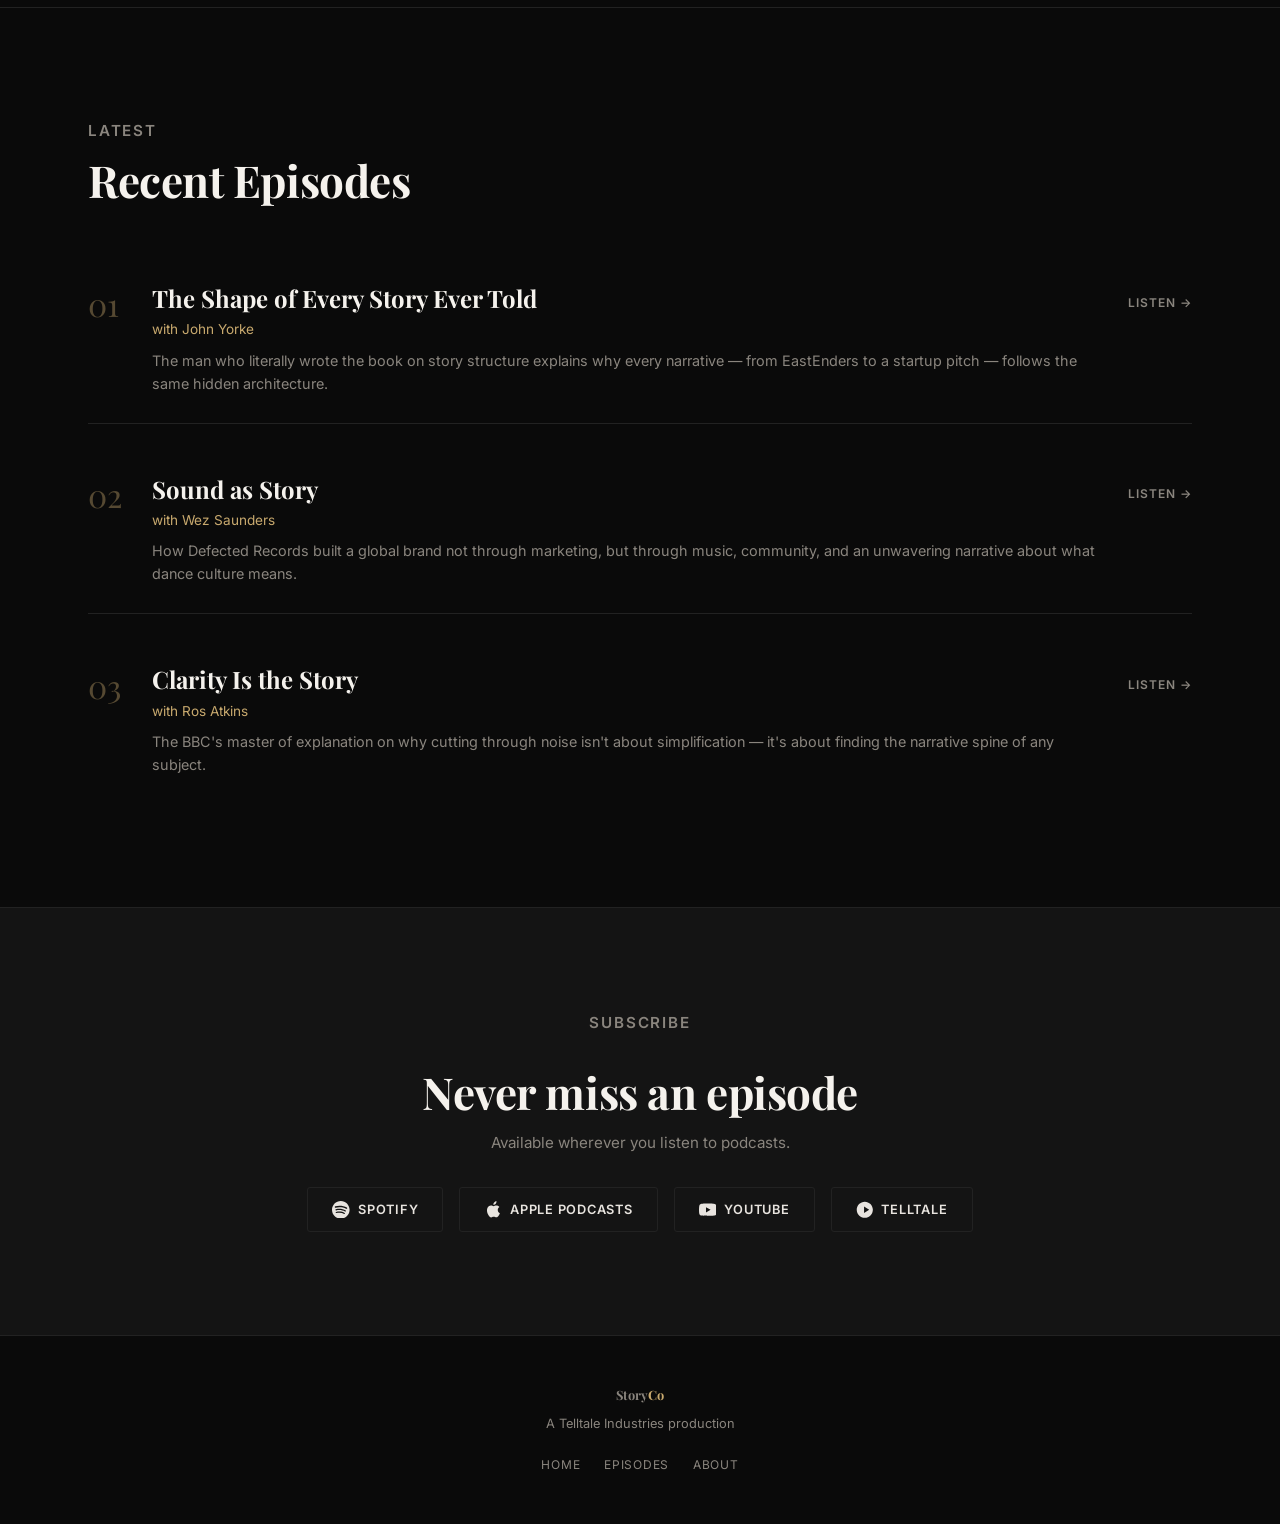
==== commit 63f52d58: "Updated hero image" ====
--- a/index.html
+++ b/index.html
@@ -29,10 +29,12 @@
 
   <!-- ─── Hero ─── -->
   <section class="hero">
-    <div class="container hero-grid">
-      <div class="hero-content">
-        <p class="label">A podcast by James Kirkham</p>
-        <h1>The Business of <em>Storytelling</em></h1>
+    <picture class="hero-banner">
+      <source media="(max-width: 768px)" srcset="artwork/banner-mobile.jpg">
+      <img src="artwork/banner-desktop.jpg" alt="StoryCo with James Kirkham" width="1600" height="400" loading="eager">
+    </picture>
+    <div class="hero-overlay">
+      <div class="container">
         <p class="hero-premise">In an age where our machines can make almost anything, the most valuable thing left is the oldest human instinct. StoryCo meets the people proving that story isn't a soft skill — it's the defining currency of the modern economy.</p>
         <div class="hero-cta">
           <a href="#subscribe" class="btn btn-primary">
@@ -41,12 +43,6 @@
           </a>
           <a href="episodes.html" class="btn btn-outline">Browse episodes</a>
         </div>
-      </div>
-      <div class="hero-artwork">
-        <picture>
-          <source media="(max-width: 768px)" srcset="artwork/hero-mobile.jpg">
-          <img src="artwork/hero-desktop.jpg" alt="StoryCo show artwork" width="800" height="1066" loading="eager">
-        </picture>
       </div>
     </div>
   </section>
@@ -145,15 +141,15 @@
       <h2>Never miss an episode</h2>
       <p>Available wherever you listen to podcasts.</p>
       <div class="subscribe-links">
-        <a href="https://open.spotify.com" class="subscribe-link" target="_blank" rel="noopener">
+        <a href="https://open.spotify.com/show/5RiTIoXWVEqkveDkGm1pBU?si=a3ab935ca98b4fcc" class="subscribe-link" target="_blank" rel="noopener">
           <svg viewBox="0 0 24 24"><path d="M12 0C5.4 0 0 5.4 0 12s5.4 12 12 12 12-5.4 12-12S18.66 0 12 0zm5.521 17.34c-.24.359-.66.48-1.021.24-2.82-1.74-6.36-2.101-10.561-1.141-.418.122-.779-.179-.899-.539-.12-.421.18-.78.54-.9 4.56-1.021 8.52-.6 11.64 1.32.42.18.479.659.301 1.02zm1.44-3.3c-.301.42-.841.6-1.262.3-3.239-1.98-8.159-2.58-11.939-1.38-.479.12-1.02-.12-1.14-.6-.12-.48.12-1.021.6-1.141C9.6 9.9 15 10.561 18.72 12.84c.361.181.54.78.241 1.2zm.12-3.36C15.24 8.4 8.82 8.16 5.16 9.301c-.6.179-1.2-.181-1.38-.721-.18-.601.18-1.2.72-1.381 4.26-1.26 11.28-1.02 15.721 1.621.539.3.719 1.02.419 1.56-.299.421-1.02.599-1.559.3z"/></svg>
           Spotify
         </a>
-        <a href="https://podcasts.apple.com" class="subscribe-link" target="_blank" rel="noopener">
+        <a href="https://podcasts.apple.com/gb/podcast/story-co/id1886770413" class="subscribe-link" target="_blank" rel="noopener">
           <svg viewBox="0 0 24 24"><path d="M18.73 12.28c-.03-2.71 2.21-4.01 2.31-4.07-1.26-1.84-3.22-2.09-3.92-2.12-1.67-.17-3.26.98-4.11.98-.85 0-2.16-.96-3.55-.93-1.83.03-3.51 1.06-4.45 2.7-1.9 3.28-.49 8.15 1.36 10.81.9 1.3 1.98 2.76 3.39 2.71 1.36-.05 1.87-.88 3.51-.88 1.64 0 2.11.88 3.55.85 1.46-.02 2.4-1.33 3.3-2.63 1.04-1.51 1.47-2.97 1.49-3.05-.03-.01-2.86-1.1-2.89-4.35l.01-.02zM15.95 3.68c.75-.91 1.26-2.17 1.12-3.43-1.08.04-2.39.72-3.17 1.63-.69.81-1.3 2.1-1.14 3.34 1.21.09 2.44-.61 3.19-1.54z"/></svg>
           Apple Podcasts
         </a>
-        <a href="https://www.youtube.com" class="subscribe-link" target="_blank" rel="noopener">
+        <a href="https://www.youtube.com/@storycopodcast" class="subscribe-link" target="_blank" rel="noopener">
           <svg viewBox="0 0 24 24"><path d="M23.498 6.186a3.016 3.016 0 0 0-2.122-2.136C19.505 3.545 12 3.545 12 3.545s-7.505 0-9.377.505A3.017 3.017 0 0 0 .502 6.186C0 8.07 0 12 0 12s0 3.93.502 5.814a3.016 3.016 0 0 0 2.122 2.136c1.871.505 9.376.505 9.376.505s7.505 0 9.377-.505a3.015 3.015 0 0 0 2.122-2.136C24 15.93 24 12 24 12s0-3.93-.502-5.814zM9.545 15.568V8.432L15.818 12l-6.273 3.568z"/></svg>
           YouTube
         </a>
--- a/styles.css
+++ b/styles.css
@@ -171,93 +171,66 @@
 
 /* ─── Hero ─── */
 .hero {
+  position: relative;
+  display: flex;
+  flex-direction: column;
   min-height: 100vh;
-  display: flex;
-  align-items: center;
   padding-top: 3.75rem;
+  overflow: hidden;
+}
+
+.hero-banner {
+  display: block;
+  flex: 1;
   position: relative;
-  overflow: hidden;
-}
-
-.hero::before {
-  content: '';
-  position: absolute;
-  inset: 0;
-  background:
-    radial-gradient(ellipse 60% 50% at 50% 40%, rgba(200, 169, 110, 0.06), transparent),
-    radial-gradient(ellipse 80% 60% at 70% 60%, rgba(200, 169, 110, 0.03), transparent);
-  pointer-events: none;
-}
-
-.hero-grid {
-  display: grid;
-  grid-template-columns: 1fr 0.45fr;
-  gap: clamp(2rem, 4vw, 4rem);
-  align-items: center;
-}
-
-.hero-content {
+}
+
+.hero-banner img {
+  width: 100%;
+  height: 100%;
+  object-fit: cover;
+  object-position: center;
+  display: block;
+}
+
+.hero-overlay {
   position: relative;
-  max-width: 48rem;
-}
-
-.hero-artwork {
-  position: relative;
-}
-
-.hero-artwork img {
-  width: 100%;
-  height: auto;
-  border-radius: 6px;
-  box-shadow: 0 8px 40px rgba(0, 0, 0, 0.4);
-}
-
-@media (max-width: 768px) {
-  .hero-grid {
-    grid-template-columns: 1fr;
-    gap: 2.5rem;
-  }
-
-  .hero-grid .hero-artwork {
-    order: -1;
-    max-width: 220px;
-    margin: 0 auto;
-  }
-
-  .hero {
-    min-height: auto;
-    padding-top: calc(3.75rem + 2rem);
-    padding-bottom: 2rem;
-  }
-}
-
-.hero .label {
-  margin-bottom: 1.5rem;
-}
-
-.hero h1 {
-  margin-bottom: 1.5rem;
-}
-
-.hero h1 em {
-  font-style: italic;
-  color: var(--color-accent);
-}
-
-.hero-premise {
+  background: linear-gradient(to bottom, rgba(10, 10, 10, 0) 0%, var(--color-bg) 100%);
+  margin-top: -6rem;
+  padding: 6rem 0 clamp(2.5rem, 5vw, 4rem);
+}
+
+.hero-overlay .hero-premise {
   font-size: clamp(1.05rem, 1.8vw, 1.2rem);
   color: var(--color-muted);
-  max-width: 38rem;
-  margin-bottom: 2.5rem;
+  max-width: 42rem;
+  margin-bottom: 2rem;
   line-height: 1.75;
 }
 
-.hero-cta {
+.hero-overlay .hero-cta {
   display: flex;
   flex-wrap: wrap;
   gap: 1rem;
   align-items: center;
 }
+
+@media (max-width: 768px) {
+  .hero {
+    min-height: auto;
+  }
+
+  .hero-banner img {
+    aspect-ratio: 16 / 9;
+    object-position: center 30%;
+  }
+
+  .hero-overlay {
+    margin-top: -4rem;
+    padding: 4rem 0 2rem;
+  }
+}
+
 
 /* ─── Buttons ─── */
 .btn {
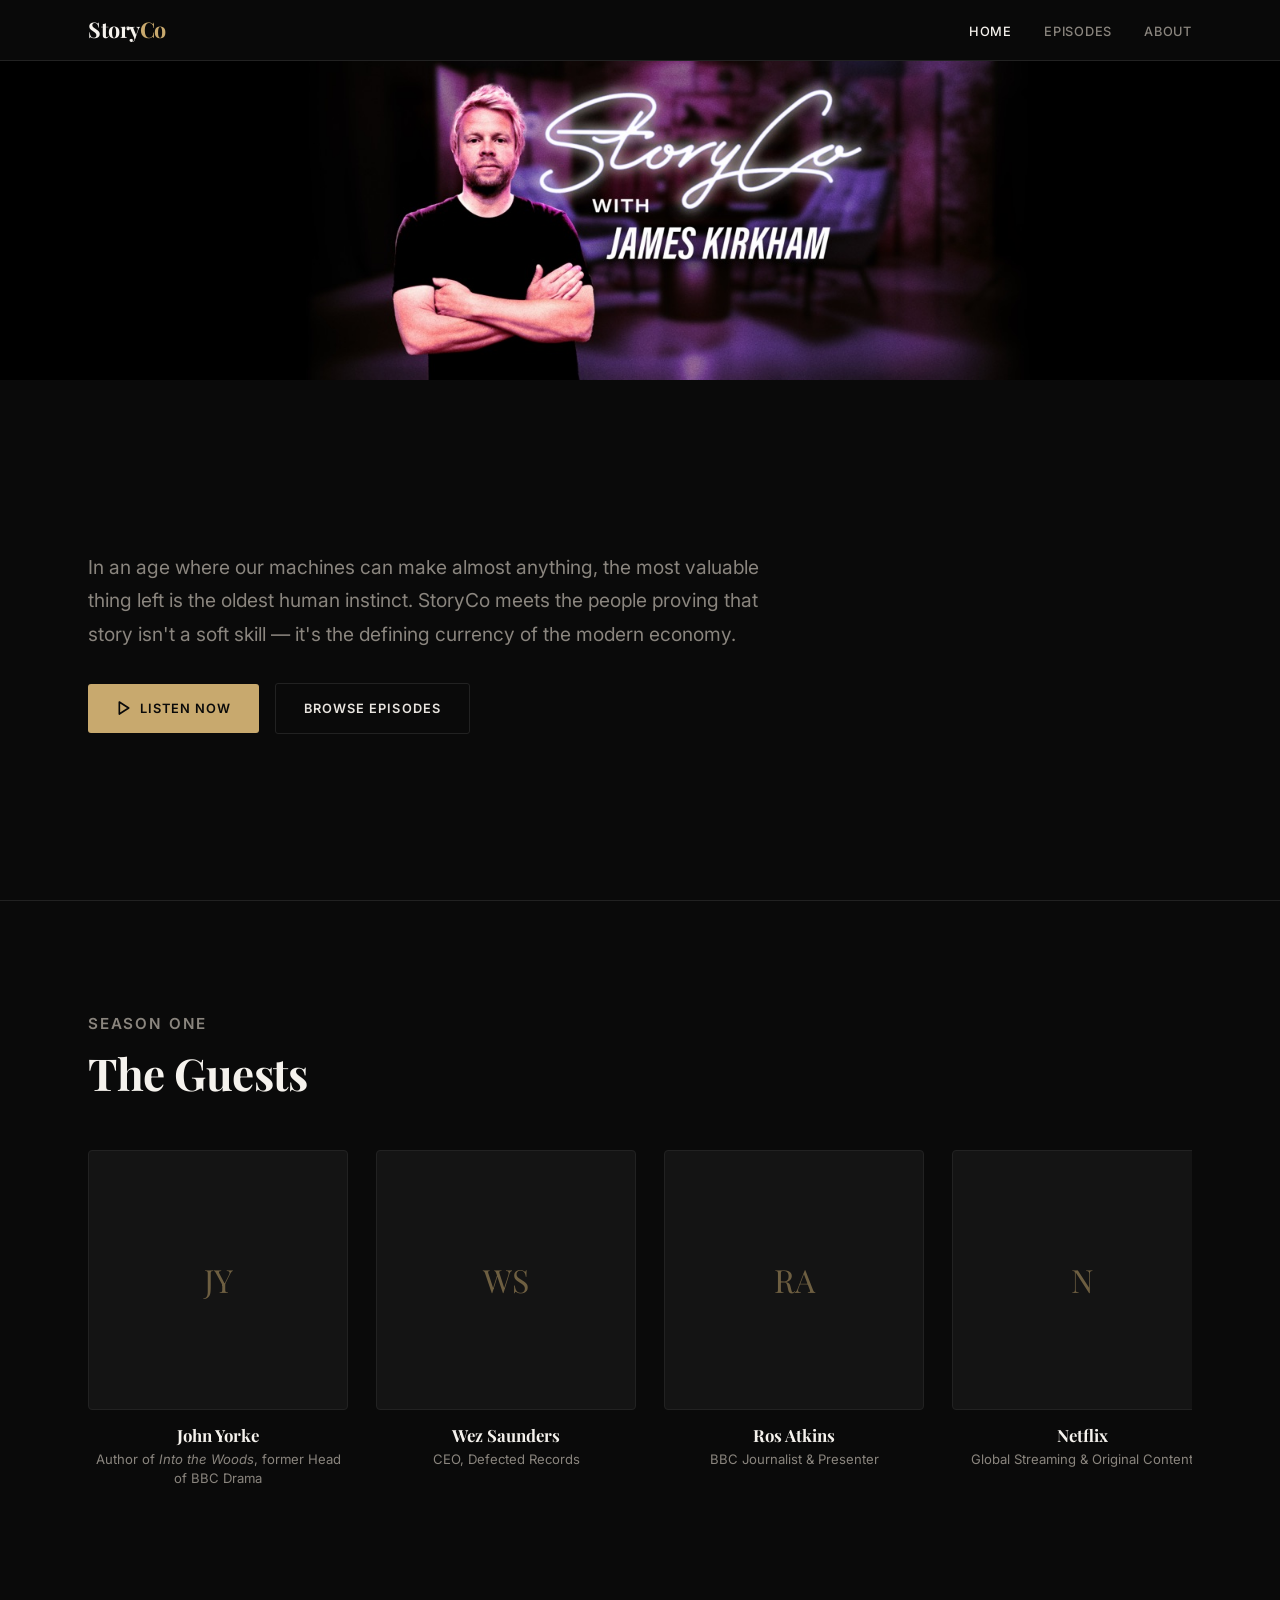
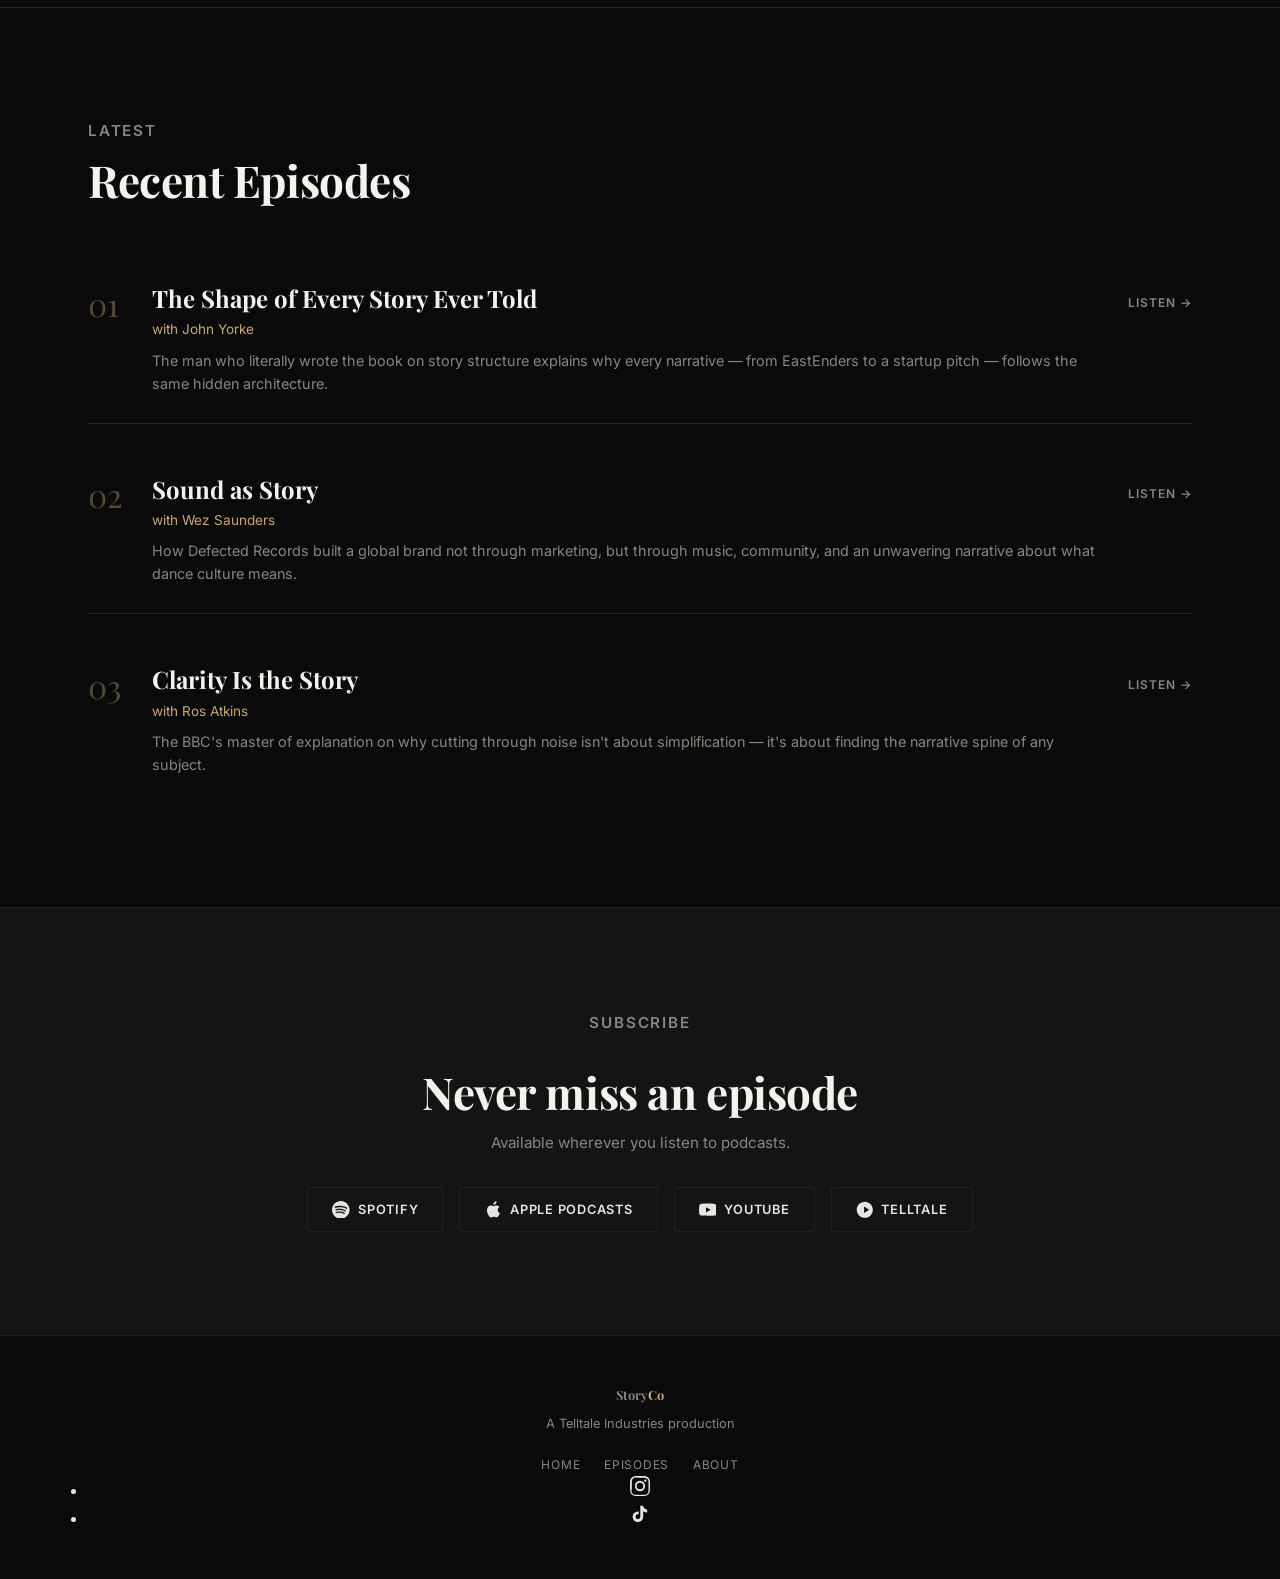
==== commit c5629877: "Update index.html" ====
--- a/index.html
+++ b/index.html
@@ -171,6 +171,14 @@
         <li><a href="episodes.html">Episodes</a></li>
         <li><a href="about.html">About</a></li>
       </ul>
+      <ul class="footer-social">
+        <li><a href="https://www.instagram.com/storycopodcast/" target="_blank" rel="noopener" aria-label="Instagram">
+          <svg viewBox="0 0 24 24" width="20" height="20" fill="currentColor"><path d="M12 2.163c3.204 0 3.584.012 4.85.07 1.17.054 1.97.24 2.43.403a4.088 4.088 0 0 1 1.523.99 4.088 4.088 0 0 1 .99 1.524c.163.46.349 1.26.403 2.43.058 1.265.07 1.645.07 4.849s-.012 3.584-.07 4.85c-.054 1.17-.24 1.97-.403 2.43a4.088 4.088 0 0 1-.99 1.523 4.088 4.088 0 0 1-1.524.99c-.46.163-1.26.349-2.43.403-1.265.058-1.645.07-4.849.07s-3.584-.012-4.85-.07c-1.17-.054-1.97-.24-2.43-.403a4.088 4.088 0 0 1-1.523-.99 4.088 4.088 0 0 1-.99-1.524c-.163-.46-.349-1.26-.403-2.43C2.175 15.584 2.163 15.204 2.163 12s.012-3.584.07-4.85c.054-1.17.24-1.97.403-2.43a4.088 4.088 0 0 1 .99-1.523A4.088 4.088 0 0 1 5.15 2.207c.46-.163 1.26-.349 2.43-.403C8.845 2.175 9.225 2.163 12 2.163M12 0C8.741 0 8.333.014 7.053.072 5.775.13 4.902.333 4.14.63a5.882 5.882 0 0 0-2.126 1.384A5.882 5.882 0 0 0 .63 4.14C.333 4.902.13 5.775.072 7.053.014 8.333 0 8.741 0 12s.014 3.668.072 4.948c.058 1.277.261 2.15.558 2.913a5.882 5.882 0 0 0 1.384 2.126A5.882 5.882 0 0 0 4.14 23.37c.763.297 1.636.5 2.913.558C8.333 23.986 8.741 24 12 24s3.668-.014 4.948-.072c1.277-.058 2.15-.261 2.913-.558a5.882 5.882 0 0 0 2.126-1.384 5.882 5.882 0 0 0 1.384-2.126c.297-.763.5-1.636.558-2.913.058-1.28.072-1.688.072-4.948s-.014-3.668-.072-4.948c-.058-1.277-.261-2.15-.558-2.913a5.882 5.882 0 0 0-1.384-2.126A5.882 5.882 0 0 0 19.86.63c-.763-.297-1.636-.5-2.913-.558C15.668.014 15.259 0 12 0zm0 5.838a6.162 6.162 0 1 0 0 12.324 6.162 6.162 0 0 0 0-12.324zM12 16a4 4 0 1 1 0-8 4 4 0 0 1 0 8zm6.406-11.845a1.44 1.44 0 1 0 0 2.881 1.44 1.44 0 0 0 0-2.881z"/></svg>
+        </a></li>
+        <li><a href="https://www.tiktok.com/@storycopod" target="_blank" rel="noopener" aria-label="TikTok">
+          <svg viewBox="0 0 24 24" width="20" height="20" fill="currentColor"><path d="M19.59 6.69a4.83 4.83 0 0 1-3.77-4.25V2h-3.45v13.67a2.89 2.89 0 0 1-2.88 2.5 2.89 2.89 0 0 1-2.89-2.89 2.89 2.89 0 0 1 2.89-2.89c.28 0 .54.04.79.1V9.01a6.27 6.27 0 0 0-.79-.05 6.34 6.34 0 0 0-6.34 6.34 6.34 6.34 0 0 0 6.34 6.34 6.34 6.34 0 0 0 6.34-6.34V8.75a8.18 8.18 0 0 0 4.78 1.54V6.86a4.83 4.83 0 0 1-1.02-.17z"/></svg>
+        </a></li>
+      </ul>
     </div>
   </footer>
 
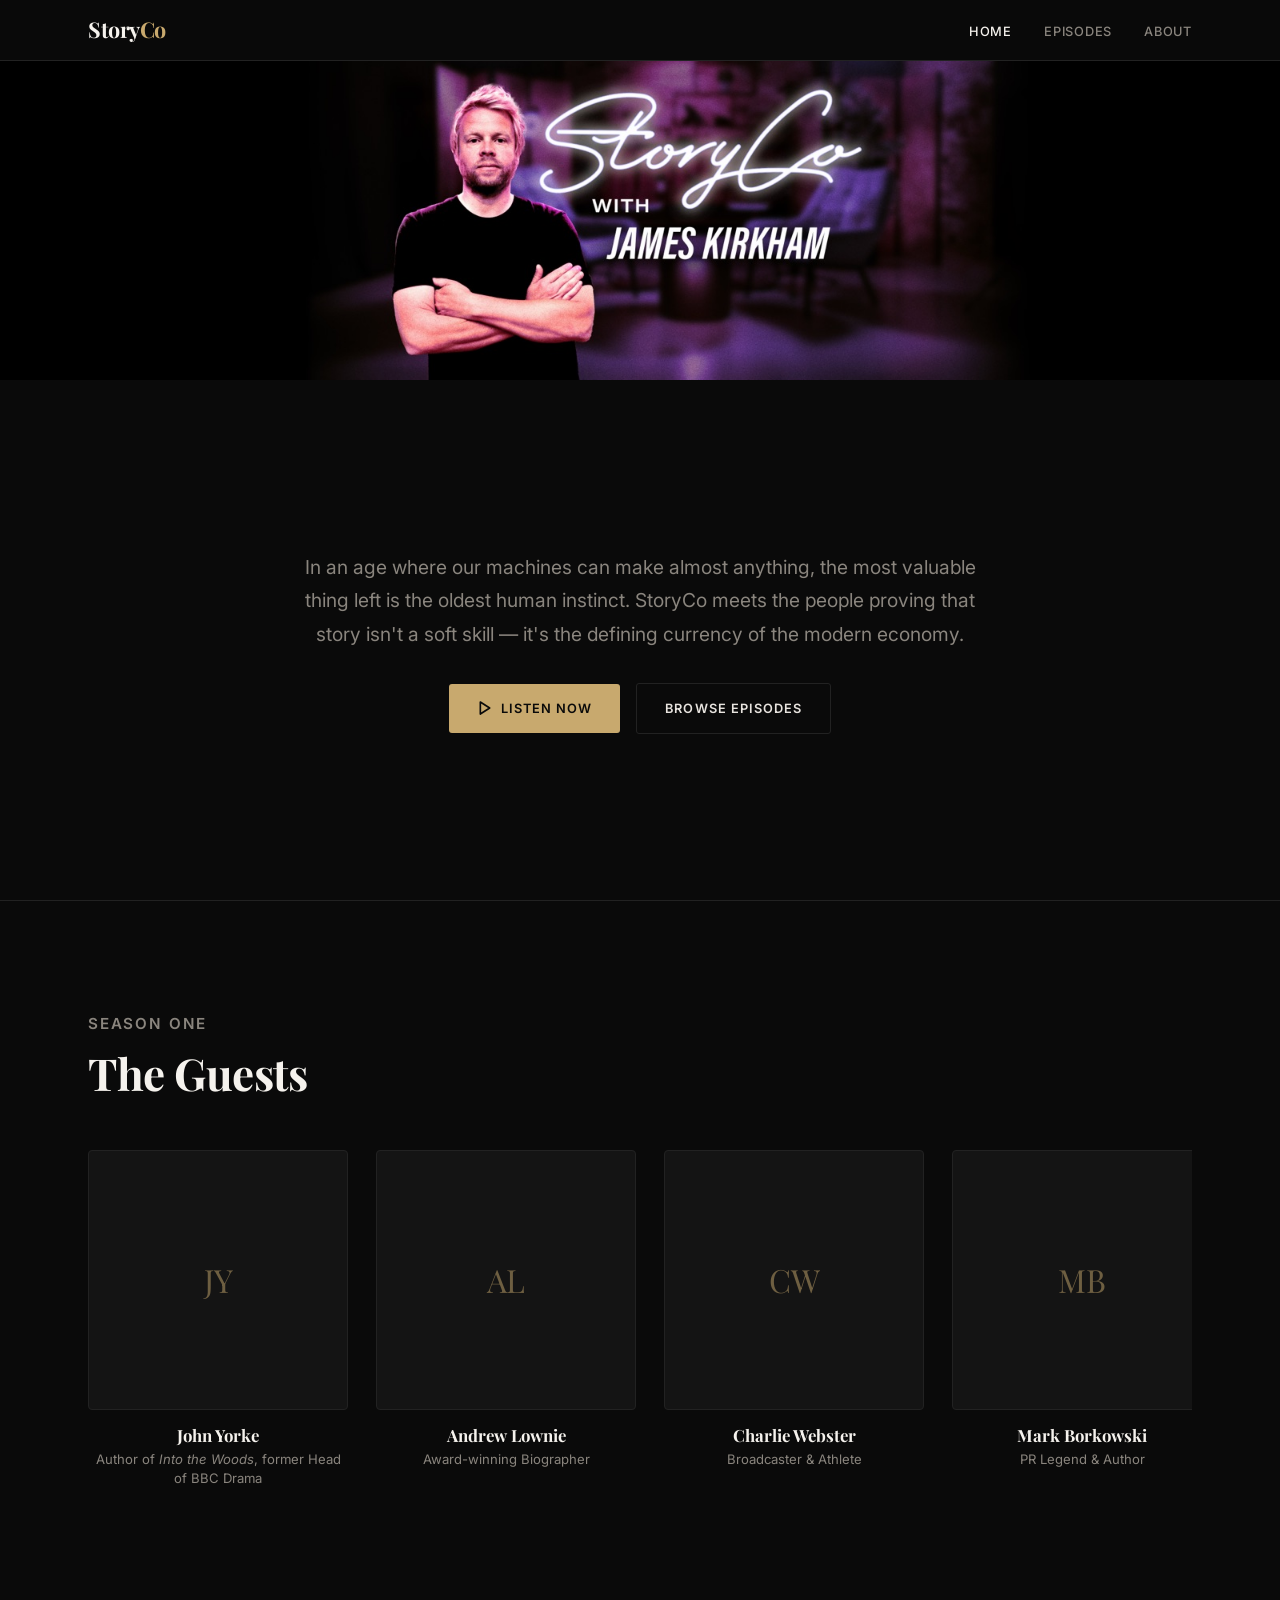
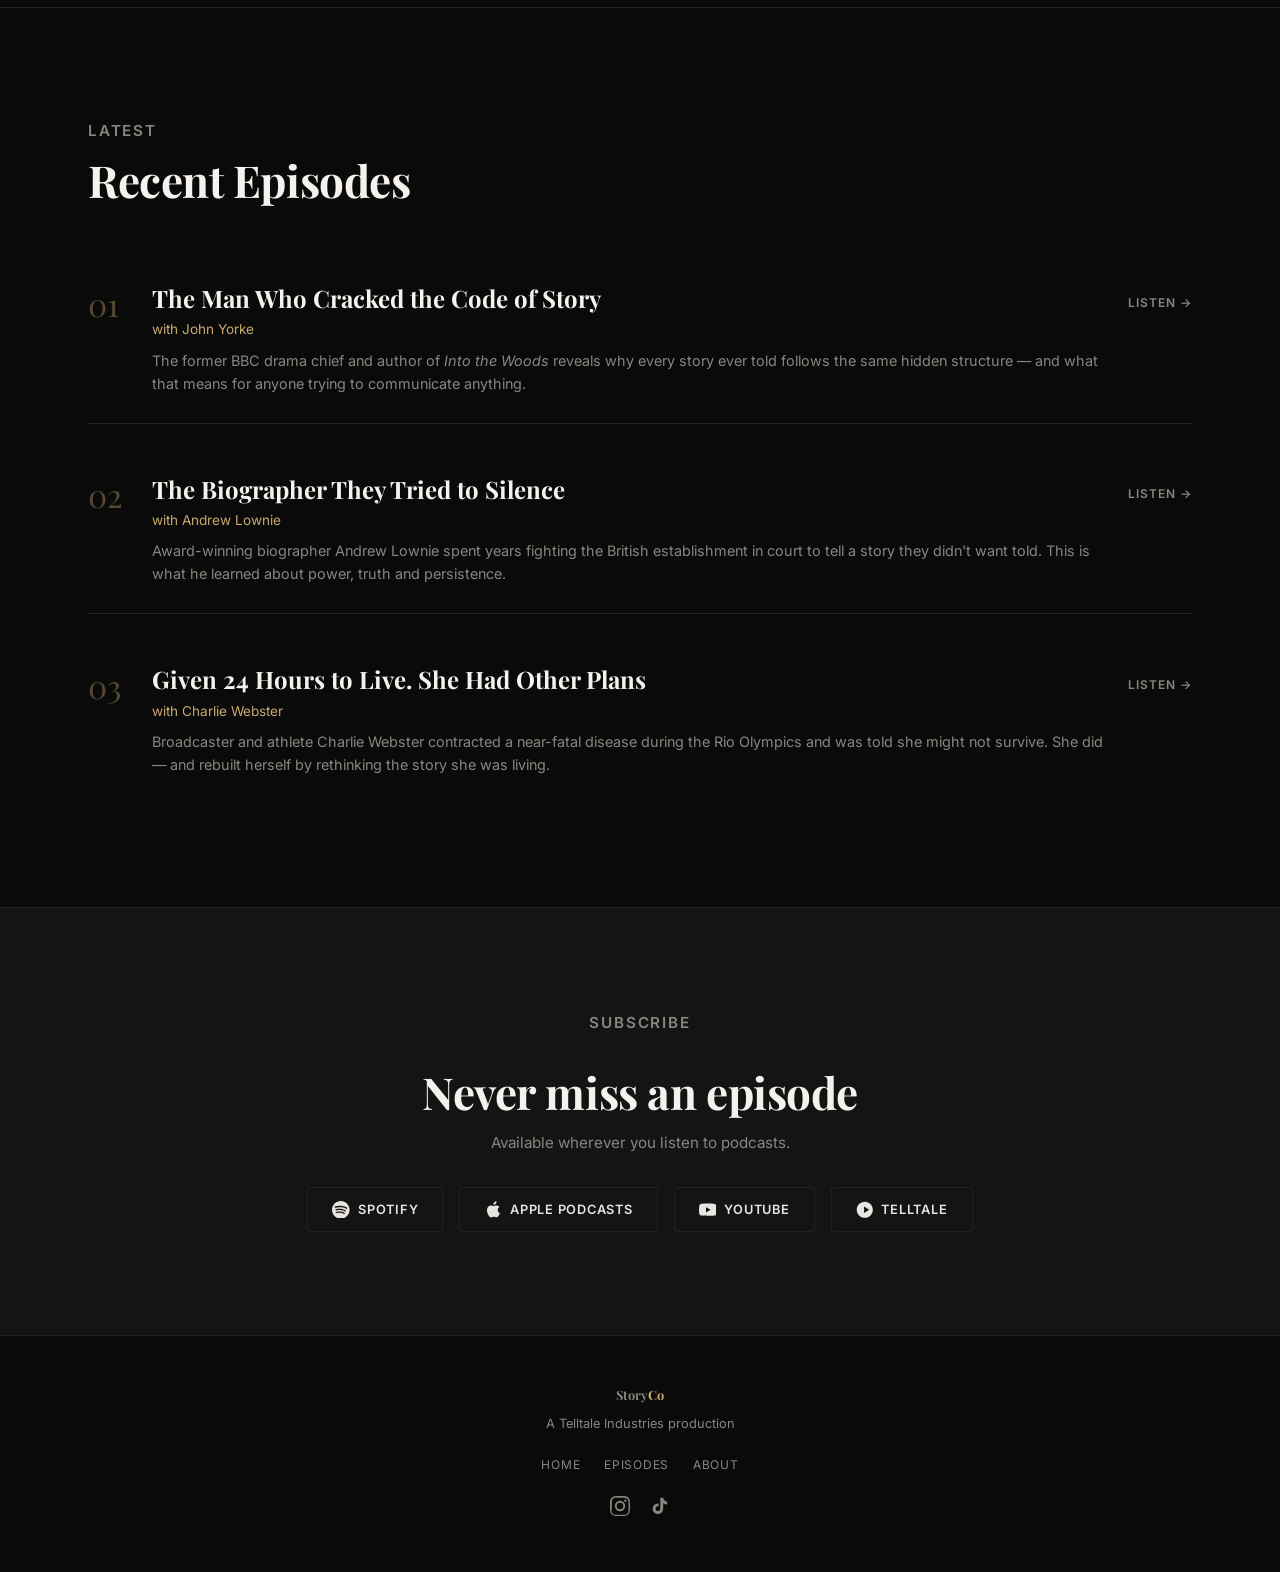
==== commit 867d1a41: "Episode summaries" ====
--- a/index.html
+++ b/index.html
@@ -61,29 +61,49 @@
           <p class="credential">Author of <em>Into the Woods</em>, former Head of BBC Drama</p>
         </div>
         <div class="guest-card">
+          <div class="guest-avatar"><span class="initials">AL</span></div>
+          <h3>Andrew Lownie</h3>
+          <p class="credential">Award-winning Biographer</p>
+        </div>
+        <div class="guest-card">
+          <div class="guest-avatar"><span class="initials">CW</span></div>
+          <h3>Charlie Webster</h3>
+          <p class="credential">Broadcaster &amp; Athlete</p>
+        </div>
+        <div class="guest-card">
+          <div class="guest-avatar"><span class="initials">MB</span></div>
+          <h3>Mark Borkowski</h3>
+          <p class="credential">PR Legend &amp; Author</p>
+        </div>
+        <div class="guest-card">
+          <div class="guest-avatar"><span class="initials">AW</span></div>
+          <h3>Alex Wade</h3>
+          <p class="credential">Writer &amp; Lawyer</p>
+        </div>
+        <div class="guest-card">
           <div class="guest-avatar"><span class="initials">WS</span></div>
-          <h3>Wez Saunders</h3>
-          <p class="credential">CEO, Defected Records</p>
+          <h3>Will Storr</h3>
+          <p class="credential">Bestselling Author &amp; Journalist</p>
+        </div>
+        <div class="guest-card">
+          <div class="guest-avatar"><span class="initials">WS</span></div>
+          <h3>Wes Saunders</h3>
+          <p class="credential">Music Executive</p>
+        </div>
+        <div class="guest-card">
+          <div class="guest-avatar"><span class="initials">KS</span></div>
+          <h3>Kathleen Saxton</h3>
+          <p class="credential">Founder, The Lighthouse Company</p>
+        </div>
+        <div class="guest-card">
+          <div class="guest-avatar"><span class="initials">RH</span></div>
+          <h3>Ryan Hopkins</h3>
+          <p class="credential">Wellbeing Advocate &amp; Speaker</p>
         </div>
         <div class="guest-card">
           <div class="guest-avatar"><span class="initials">RA</span></div>
           <h3>Ros Atkins</h3>
           <p class="credential">BBC Journalist &amp; Presenter</p>
-        </div>
-        <div class="guest-card">
-          <div class="guest-avatar"><span class="initials">N</span></div>
-          <h3>Netflix</h3>
-          <p class="credential">Global Streaming &amp; Original Content</p>
-        </div>
-        <div class="guest-card">
-          <div class="guest-avatar"><span class="initials">A</span></div>
-          <h3>Anthropic</h3>
-          <p class="credential">AI Safety &amp; Frontier Research</p>
-        </div>
-        <div class="guest-card">
-          <div class="guest-avatar"><span class="initials">MS</span></div>
-          <h3>Michael Stevens</h3>
-          <p class="credential">Creator of VSauce</p>
         </div>
       </div>
     </div>
@@ -100,34 +120,34 @@
         <div class="episode-card">
           <span class="episode-number">01</span>
           <div class="episode-info">
-            <h3><a href="episodes.html">The Shape of Every Story Ever Told</a></h3>
+            <h3><a href="episodes.html">The Man Who Cracked the Code of Story</a></h3>
             <p class="episode-guest">with John Yorke</p>
-            <p class="episode-desc">The man who literally wrote the book on story structure explains why every narrative — from EastEnders to a startup pitch — follows the same hidden architecture.</p>
+            <p class="episode-desc">The former BBC drama chief and author of <em>Into the Woods</em> reveals why every story ever told follows the same hidden structure &mdash; and what that means for anyone trying to communicate anything.</p>
           </div>
           <div class="episode-listen">
-            <a href="#">Listen &rarr;</a>
+            <a href="episodes.html">Listen &rarr;</a>
           </div>
         </div>
         <div class="episode-card">
           <span class="episode-number">02</span>
           <div class="episode-info">
-            <h3><a href="episodes.html">Sound as Story</a></h3>
-            <p class="episode-guest">with Wez Saunders</p>
-            <p class="episode-desc">How Defected Records built a global brand not through marketing, but through music, community, and an unwavering narrative about what dance culture means.</p>
+            <h3><a href="episodes.html">The Biographer They Tried to Silence</a></h3>
+            <p class="episode-guest">with Andrew Lownie</p>
+            <p class="episode-desc">Award-winning biographer Andrew Lownie spent years fighting the British establishment in court to tell a story they didn't want told. This is what he learned about power, truth and persistence.</p>
           </div>
           <div class="episode-listen">
-            <a href="#">Listen &rarr;</a>
+            <a href="episodes.html">Listen &rarr;</a>
           </div>
         </div>
         <div class="episode-card">
           <span class="episode-number">03</span>
           <div class="episode-info">
-            <h3><a href="episodes.html">Clarity Is the Story</a></h3>
-            <p class="episode-guest">with Ros Atkins</p>
-            <p class="episode-desc">The BBC's master of explanation on why cutting through noise isn't about simplification — it's about finding the narrative spine of any subject.</p>
+            <h3><a href="episodes.html">Given 24 Hours to Live. She Had Other Plans</a></h3>
+            <p class="episode-guest">with Charlie Webster</p>
+            <p class="episode-desc">Broadcaster and athlete Charlie Webster contracted a near-fatal disease during the Rio Olympics and was told she might not survive. She did &mdash; and rebuilt herself by rethinking the story she was living.</p>
           </div>
           <div class="episode-listen">
-            <a href="#">Listen &rarr;</a>
+            <a href="episodes.html">Listen &rarr;</a>
           </div>
         </div>
       </div>
--- a/styles.css
+++ b/styles.css
@@ -204,14 +204,16 @@
   font-size: clamp(1.05rem, 1.8vw, 1.2rem);
   color: var(--color-muted);
   max-width: 42rem;
-  margin-bottom: 2rem;
+  margin: 0 auto 2rem;
   line-height: 1.75;
+  text-align: center;
 }
 
 .hero-overlay .hero-cta {
   display: flex;
   flex-wrap: wrap;
   gap: 1rem;
+  justify-content: center;
   align-items: center;
 }
 
@@ -629,6 +631,23 @@
   color: var(--color-white);
 }
 
+.footer-social {
+  display: flex;
+  justify-content: center;
+  gap: 1.25rem;
+  margin-top: 1.25rem;
+  list-style: none;
+}
+
+.footer-social a {
+  color: var(--color-muted);
+  transition: color 0.25s;
+}
+
+.footer-social a:hover {
+  color: var(--color-accent);
+}
+
 /* ─── Utility ─── */
 .section-header {
   margin-bottom: clamp(2rem, 4vw, 3.5rem);
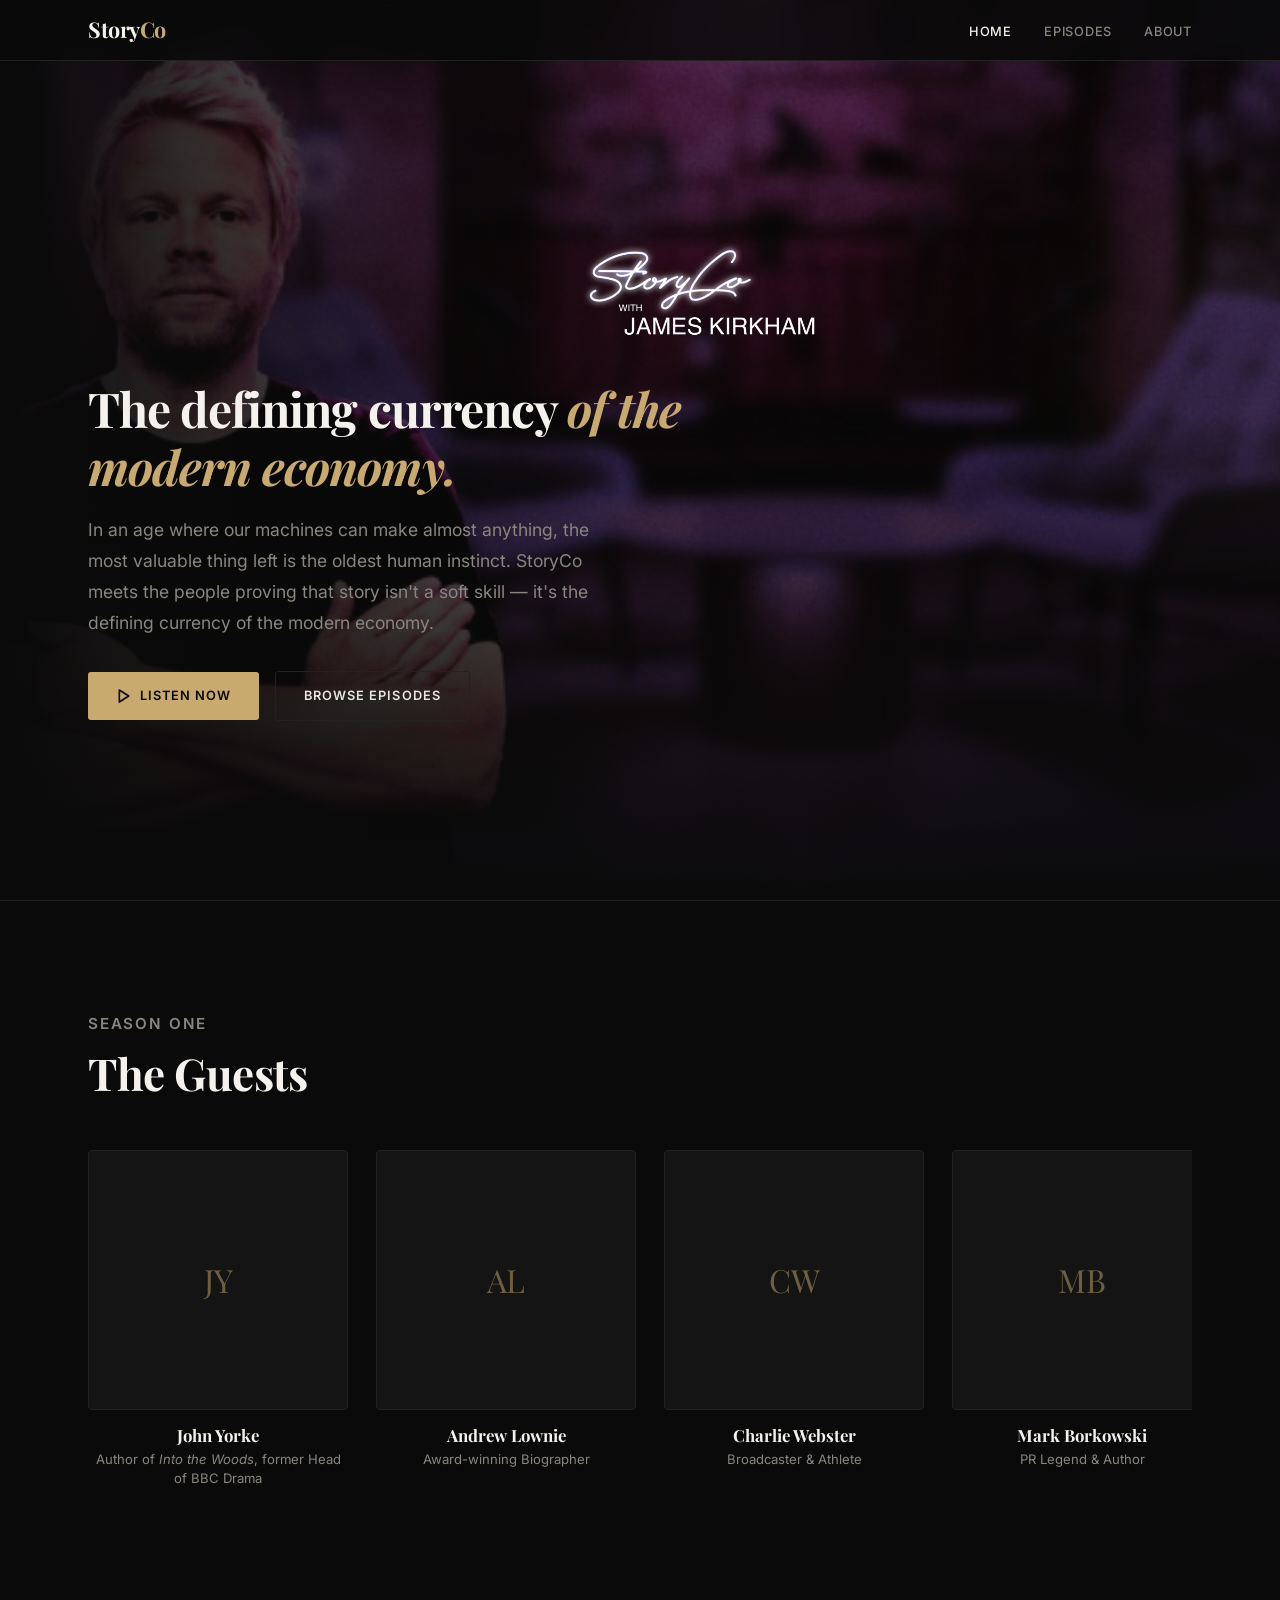
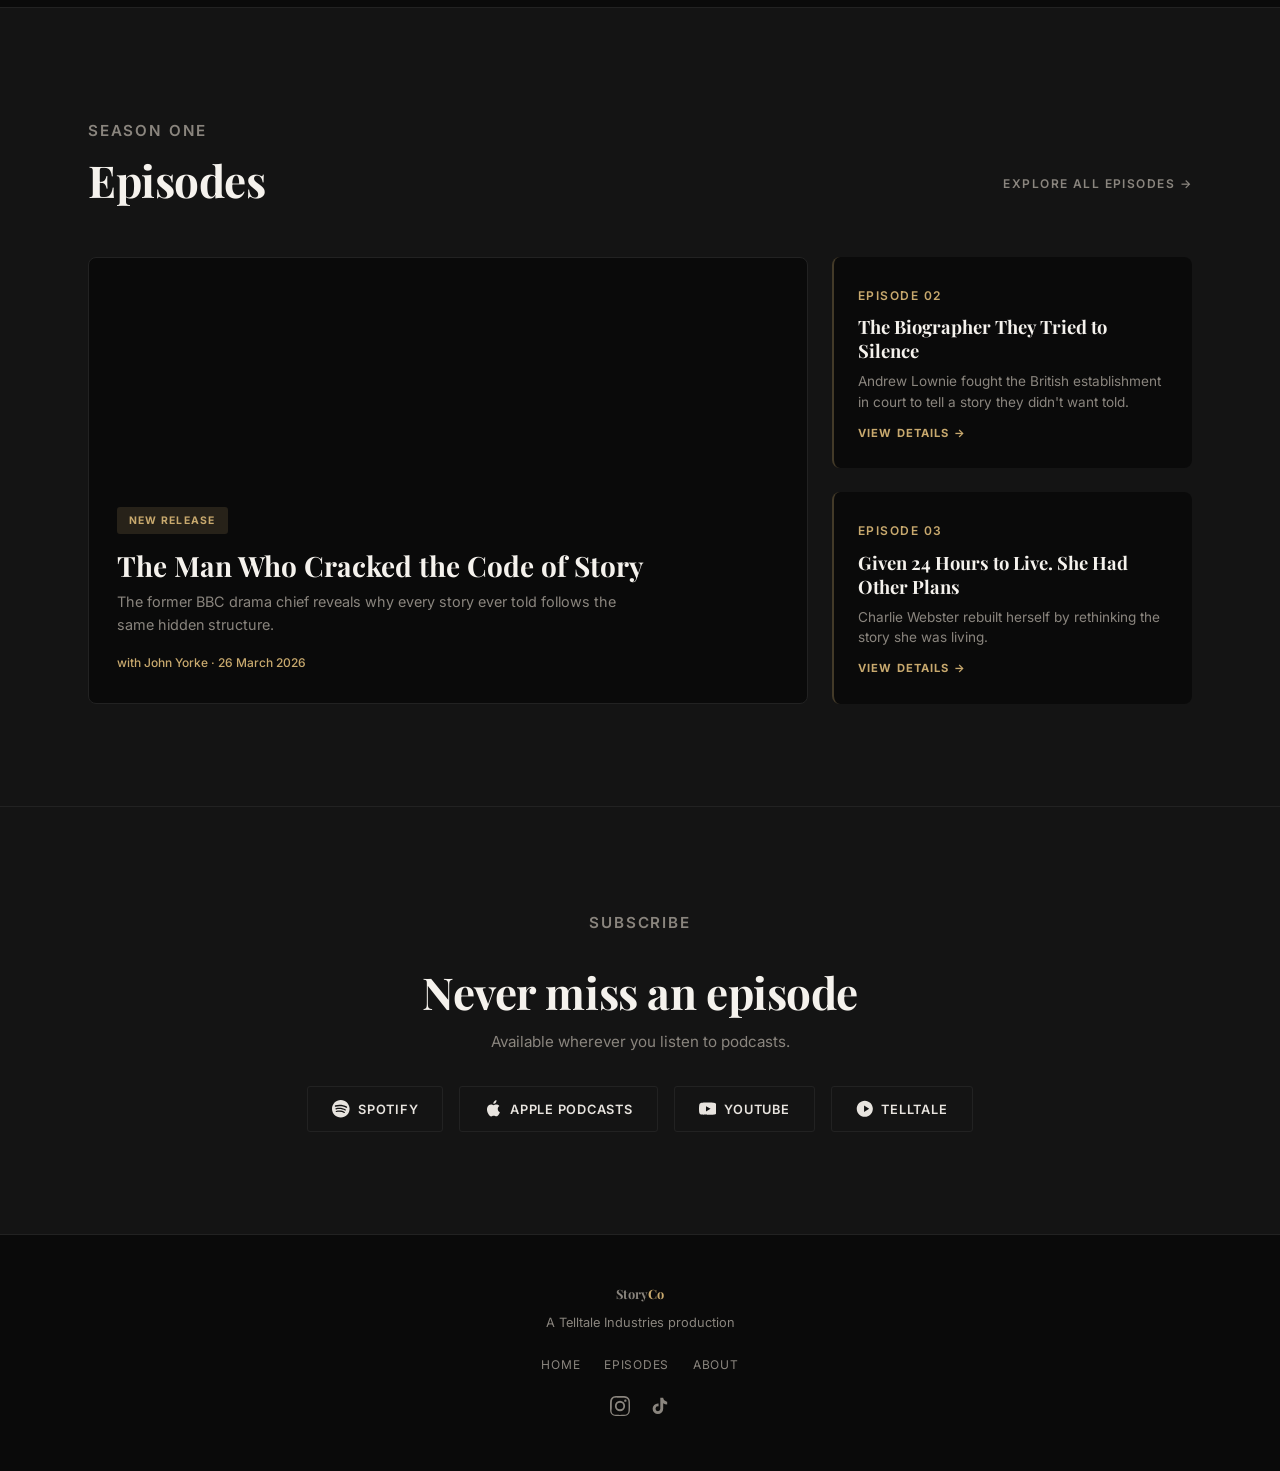
==== commit b8cc4224: "Massive Stitch inspired redesign" ====
--- a/index.html
+++ b/index.html
@@ -29,12 +29,24 @@
 
   <!-- ─── Hero ─── -->
   <section class="hero">
-    <picture class="hero-banner">
-      <source media="(max-width: 768px)" srcset="artwork/banner-mobile.jpg">
-      <img src="artwork/banner-desktop.jpg" alt="StoryCo with James Kirkham" width="1600" height="400" loading="eager">
-    </picture>
-    <div class="hero-overlay">
+    <!-- Photo layer -->
+    <div class="hero-bg">
+      <picture>
+        <source media="(max-width: 768px)" srcset="artwork/hero-photo-mobile.jpg">
+        <img src="artwork/hero-photo-desktop.jpg" alt="" width="1600" height="400" loading="eager">
+      </picture>
+    </div>
+    <!-- Text overlay layer (logo + name) -->
+    <img src="artwork/hero-text-overlay.png" alt="StoryCo with James Kirkham" class="hero-logo-overlay" loading="eager">
+    <!-- Gradient overlays -->
+    <div class="hero-gradient-bottom"></div>
+    <div class="hero-gradient-left"></div>
+    <!-- Accent glow -->
+    <div class="hero-glow"></div>
+    <!-- Content -->
+    <div class="hero-content-wrap">
       <div class="container">
+        <h1 class="hero-headline">The defining currency <em>of the modern economy.</em></h1>
         <p class="hero-premise">In an age where our machines can make almost anything, the most valuable thing left is the oldest human instinct. StoryCo meets the people proving that story isn't a soft skill — it's the defining currency of the modern economy.</p>
         <div class="hero-cta">
           <a href="#subscribe" class="btn btn-primary">
@@ -109,46 +121,40 @@
     </div>
   </section>
 
-  <!-- ─── Latest Episodes ─── -->
-  <section class="fade-in">
-    <div class="container">
-      <div class="section-header">
-        <p class="label">Latest</p>
-        <h2>Recent Episodes</h2>
-      </div>
-      <div class="episodes-grid">
-        <div class="episode-card">
-          <span class="episode-number">01</span>
-          <div class="episode-info">
-            <h3><a href="episodes.html">The Man Who Cracked the Code of Story</a></h3>
-            <p class="episode-guest">with John Yorke</p>
-            <p class="episode-desc">The former BBC drama chief and author of <em>Into the Woods</em> reveals why every story ever told follows the same hidden structure &mdash; and what that means for anyone trying to communicate anything.</p>
+  <!-- ─── Latest Episodes (Bento Grid) ─── -->
+  <section class="fade-in episodes-bento-section">
+    <div class="container">
+      <div class="section-header section-header-row">
+        <div>
+          <p class="label">Season One</p>
+          <h2>Episodes</h2>
+        </div>
+        <a href="episodes.html" class="label episodes-all-link">Explore all episodes &rarr;</a>
+      </div>
+      <div class="bento-grid">
+        <!-- Featured episode (large) -->
+        <a href="episodes.html" class="bento-featured">
+          <div class="bento-featured-inner">
+            <span class="bento-badge">New Release</span>
+            <h3>The Man Who Cracked the Code of Story</h3>
+            <p>The former BBC drama chief reveals why every story ever told follows the same hidden structure.</p>
+            <span class="bento-meta">with John Yorke &middot; 26 March 2026</span>
           </div>
-          <div class="episode-listen">
-            <a href="episodes.html">Listen &rarr;</a>
-          </div>
-        </div>
-        <div class="episode-card">
-          <span class="episode-number">02</span>
-          <div class="episode-info">
-            <h3><a href="episodes.html">The Biographer They Tried to Silence</a></h3>
-            <p class="episode-guest">with Andrew Lownie</p>
-            <p class="episode-desc">Award-winning biographer Andrew Lownie spent years fighting the British establishment in court to tell a story they didn't want told. This is what he learned about power, truth and persistence.</p>
-          </div>
-          <div class="episode-listen">
-            <a href="episodes.html">Listen &rarr;</a>
-          </div>
-        </div>
-        <div class="episode-card">
-          <span class="episode-number">03</span>
-          <div class="episode-info">
-            <h3><a href="episodes.html">Given 24 Hours to Live. She Had Other Plans</a></h3>
-            <p class="episode-guest">with Charlie Webster</p>
-            <p class="episode-desc">Broadcaster and athlete Charlie Webster contracted a near-fatal disease during the Rio Olympics and was told she might not survive. She did &mdash; and rebuilt herself by rethinking the story she was living.</p>
-          </div>
-          <div class="episode-listen">
-            <a href="episodes.html">Listen &rarr;</a>
-          </div>
+        </a>
+        <!-- Side cards -->
+        <div class="bento-side">
+          <a href="episodes.html" class="bento-card">
+            <span class="label">Episode 02</span>
+            <h4>The Biographer They Tried to Silence</h4>
+            <p>Andrew Lownie fought the British establishment in court to tell a story they didn't want told.</p>
+            <span class="bento-arrow">View details &rarr;</span>
+          </a>
+          <a href="episodes.html" class="bento-card">
+            <span class="label">Episode 03</span>
+            <h4>Given 24 Hours to Live. She Had Other Plans</h4>
+            <p>Charlie Webster rebuilt herself by rethinking the story she was living.</p>
+            <span class="bento-arrow">View details &rarr;</span>
+          </a>
         </div>
       </div>
     </div>
--- a/styles.css
+++ b/styles.css
@@ -172,64 +172,125 @@
 /* ─── Hero ─── */
 .hero {
   position: relative;
+  min-height: 100vh;
   display: flex;
   flex-direction: column;
-  min-height: 100vh;
+  justify-content: flex-end;
   padding-top: 3.75rem;
   overflow: hidden;
 }
 
-.hero-banner {
-  display: block;
-  flex: 1;
-  position: relative;
-}
-
-.hero-banner img {
+/* Photo background layer */
+.hero-bg {
+  position: absolute;
+  inset: 0;
+  z-index: 0;
+}
+
+.hero-bg img {
   width: 100%;
   height: 100%;
   object-fit: cover;
   object-position: center;
-  display: block;
-}
-
-.hero-overlay {
+  opacity: 0.6;
+  transform: scale(1.05);
+}
+
+/* Text overlay layer (logo + name via mix-blend-mode) */
+.hero-logo-overlay {
+  position: absolute;
+  top: 35%;
+  left: 50%;
+  transform: translate(-50%, -50%);
+  width: clamp(300px, 50vw, 700px);
+  height: auto;
+  z-index: 2;
+  mix-blend-mode: screen;
+  pointer-events: none;
+}
+
+/* Gradient overlays */
+.hero-gradient-bottom {
+  position: absolute;
+  inset: 0;
+  z-index: 1;
+  background: linear-gradient(to top, var(--color-bg) 0%, rgba(10, 10, 10, 0.4) 40%, transparent 100%);
+}
+
+.hero-gradient-left {
+  position: absolute;
+  inset: 0;
+  z-index: 1;
+  background: linear-gradient(to right, var(--color-bg) 0%, transparent 50%);
+}
+
+/* Accent glow */
+.hero-glow {
+  position: absolute;
+  top: 25%;
+  right: -5rem;
+  width: 16rem;
+  height: 16rem;
+  background: rgba(200, 169, 110, 0.08);
+  filter: blur(100px);
+  border-radius: 50%;
+  z-index: 1;
+  pointer-events: none;
+}
+
+/* Content at bottom */
+.hero-content-wrap {
   position: relative;
-  background: linear-gradient(to bottom, rgba(10, 10, 10, 0) 0%, var(--color-bg) 100%);
-  margin-top: -6rem;
-  padding: 6rem 0 clamp(2.5rem, 5vw, 4rem);
-}
-
-.hero-overlay .hero-premise {
-  font-size: clamp(1.05rem, 1.8vw, 1.2rem);
-  color: var(--color-muted);
-  max-width: 42rem;
-  margin: 0 auto 2rem;
+  z-index: 3;
+  padding-bottom: clamp(3rem, 6vw, 5rem);
+}
+
+.hero-headline {
+  font-family: var(--font-serif);
+  font-size: clamp(1.75rem, 4vw, 3rem);
+  font-weight: 700;
+  line-height: 1.2;
+  color: var(--color-white);
+  max-width: 38rem;
+  margin-bottom: 1.25rem;
+}
+
+.hero-headline em {
+  font-style: italic;
+  color: var(--color-accent);
+}
+
+.hero-premise {
+  font-size: clamp(0.95rem, 1.5vw, 1.1rem);
+  color: var(--color-muted);
+  max-width: 34rem;
+  margin-bottom: 2rem;
   line-height: 1.75;
-  text-align: center;
-}
-
-.hero-overlay .hero-cta {
+}
+
+.hero-cta {
   display: flex;
   flex-wrap: wrap;
   gap: 1rem;
-  justify-content: center;
   align-items: center;
 }
 
 @media (max-width: 768px) {
   .hero {
-    min-height: auto;
-  }
-
-  .hero-banner img {
-    aspect-ratio: 16 / 9;
-    object-position: center 30%;
-  }
-
-  .hero-overlay {
-    margin-top: -4rem;
-    padding: 4rem 0 2rem;
+    min-height: 100vh;
+  }
+
+  .hero-bg img {
+    object-position: 30% center;
+  }
+
+  .hero-logo-overlay {
+    width: 240px;
+    transform: translate(-50%, -70%);
+  }
+
+  .hero-gradient-left {
+    background: linear-gradient(to right, var(--color-bg) 0%, transparent 80%);
   }
 }
 
@@ -321,6 +382,145 @@
   line-height: 1.45;
 }
 
+/* ─── Bento Episode Grid ─── */
+.episodes-bento-section {
+  background: var(--color-surface);
+}
+
+.section-header-row {
+  display: flex;
+  justify-content: space-between;
+  align-items: flex-end;
+}
+
+.episodes-all-link {
+  display: none;
+  color: var(--color-muted);
+  transition: color 0.25s;
+}
+
+.episodes-all-link:hover {
+  color: var(--color-accent);
+}
+
+@media (min-width: 769px) {
+  .episodes-all-link {
+    display: inline;
+  }
+}
+
+.bento-grid {
+  display: grid;
+  grid-template-columns: 1fr;
+  gap: 1.5rem;
+}
+
+@media (min-width: 769px) {
+  .bento-grid {
+    grid-template-columns: 2fr 1fr;
+  }
+}
+
+.bento-featured {
+  position: relative;
+  display: flex;
+  align-items: flex-end;
+  background: var(--color-bg);
+  border-radius: 8px;
+  overflow: hidden;
+  min-height: 320px;
+  border: 1px solid var(--color-border);
+  transition: border-color 0.25s;
+}
+
+.bento-featured:hover {
+  border-color: var(--color-accent);
+}
+
+.bento-featured-inner {
+  padding: 1.75rem;
+  width: 100%;
+}
+
+.bento-badge {
+  display: inline-block;
+  background: rgba(200, 169, 110, 0.15);
+  color: var(--color-accent);
+  font-size: 0.65rem;
+  font-weight: 700;
+  letter-spacing: 0.12em;
+  text-transform: uppercase;
+  padding: 0.3rem 0.75rem;
+  border-radius: 3px;
+  margin-bottom: 1rem;
+}
+
+.bento-featured h3 {
+  font-size: clamp(1.35rem, 2.5vw, 1.75rem);
+  margin-bottom: 0.5rem;
+}
+
+.bento-featured p {
+  font-size: 0.9rem;
+  color: var(--color-muted);
+  line-height: 1.6;
+  max-width: 32rem;
+  margin-bottom: 0.75rem;
+}
+
+.bento-meta {
+  font-size: 0.75rem;
+  color: var(--color-accent);
+  font-weight: 500;
+}
+
+.bento-side {
+  display: flex;
+  flex-direction: column;
+  gap: 1.5rem;
+}
+
+.bento-card {
+  display: block;
+  background: var(--color-bg);
+  padding: 1.5rem;
+  border-radius: 8px;
+  border-left: 2px solid rgba(200, 169, 110, 0.3);
+  transition: background 0.25s;
+}
+
+.bento-card:hover {
+  background: var(--color-border);
+}
+
+.bento-card h4 {
+  font-family: var(--font-serif);
+  font-size: 1.15rem;
+  font-weight: 700;
+  color: var(--color-white);
+  margin-top: 0.5rem;
+  line-height: 1.3;
+}
+
+.bento-card p {
+  font-size: 0.85rem;
+  color: var(--color-muted);
+  line-height: 1.5;
+  margin-top: 0.5rem;
+}
+
+.bento-arrow {
+  display: inline-flex;
+  align-items: center;
+  gap: 0.25rem;
+  font-size: 0.7rem;
+  font-weight: 700;
+  letter-spacing: 0.1em;
+  text-transform: uppercase;
+  color: var(--color-accent);
+  margin-top: 0.75rem;
+}
+
 /* ─── Episode cards ─── */
 .episodes-grid {
   display: grid;
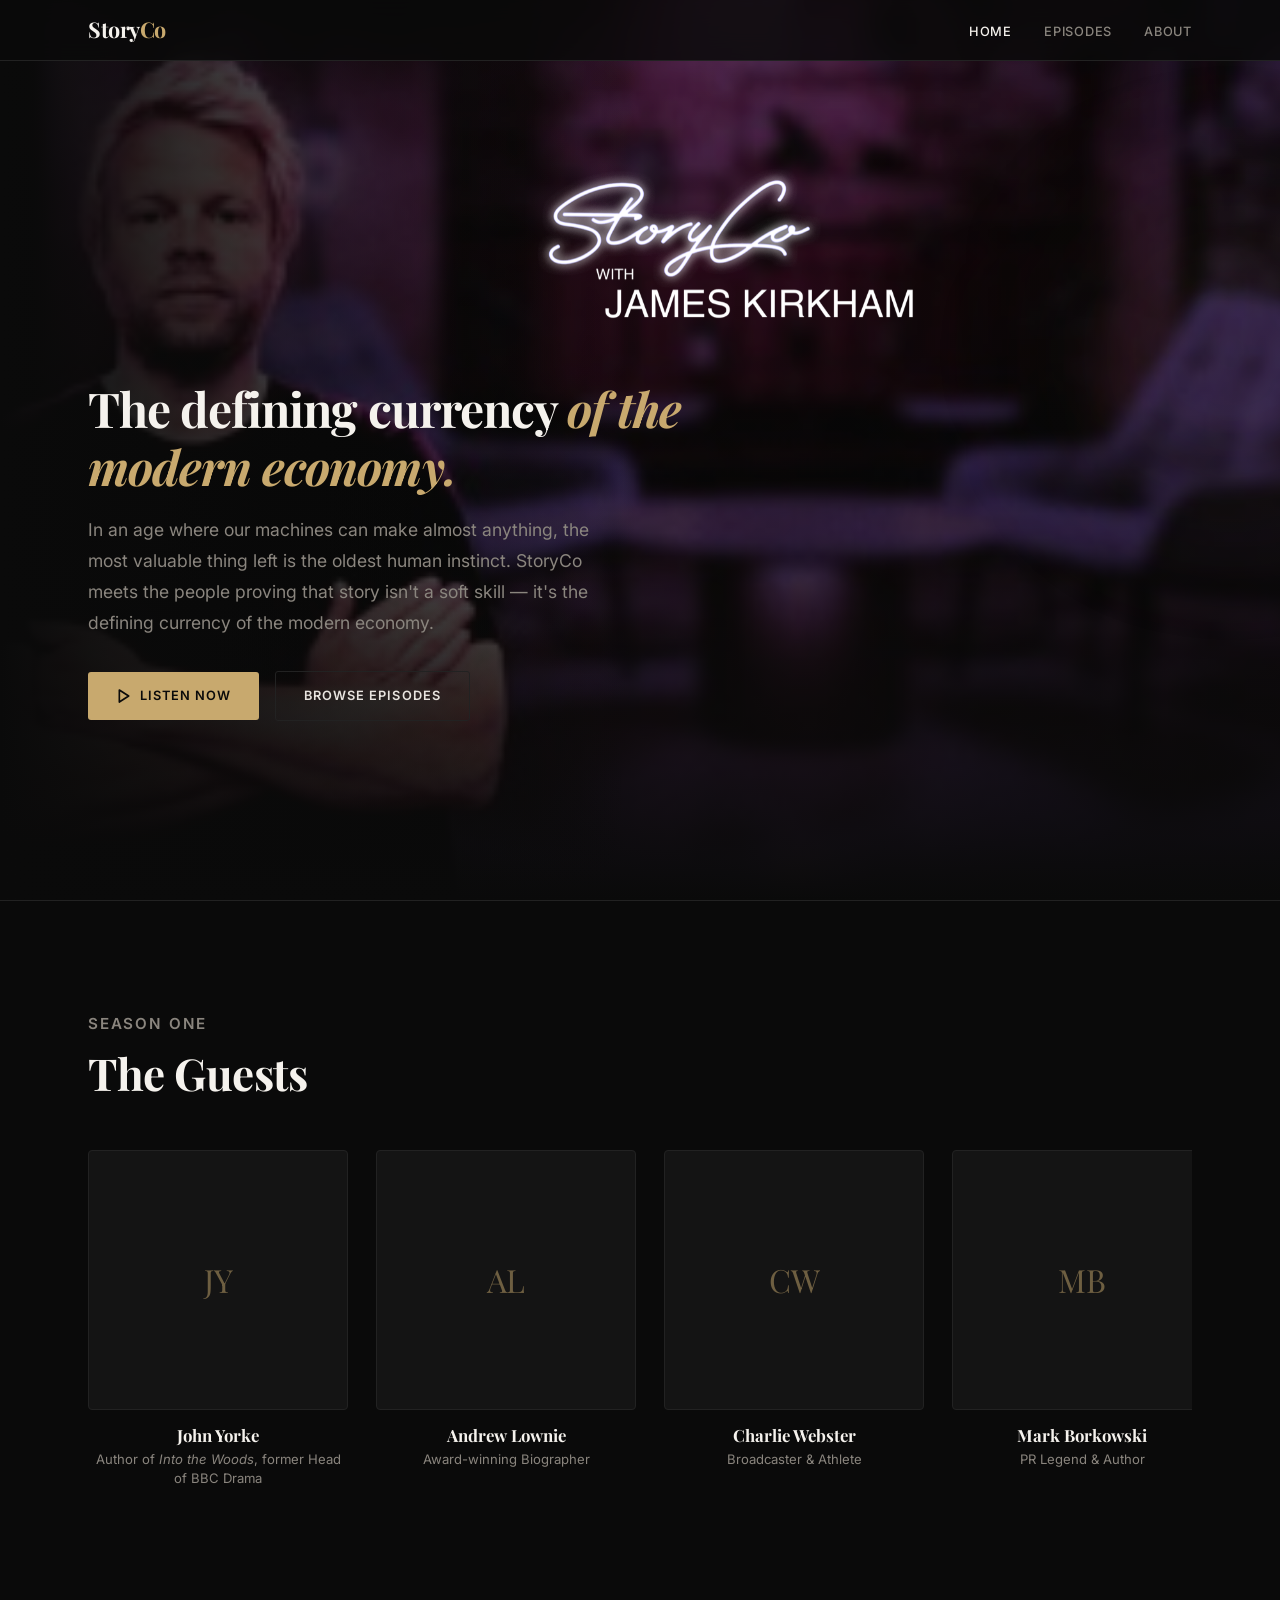
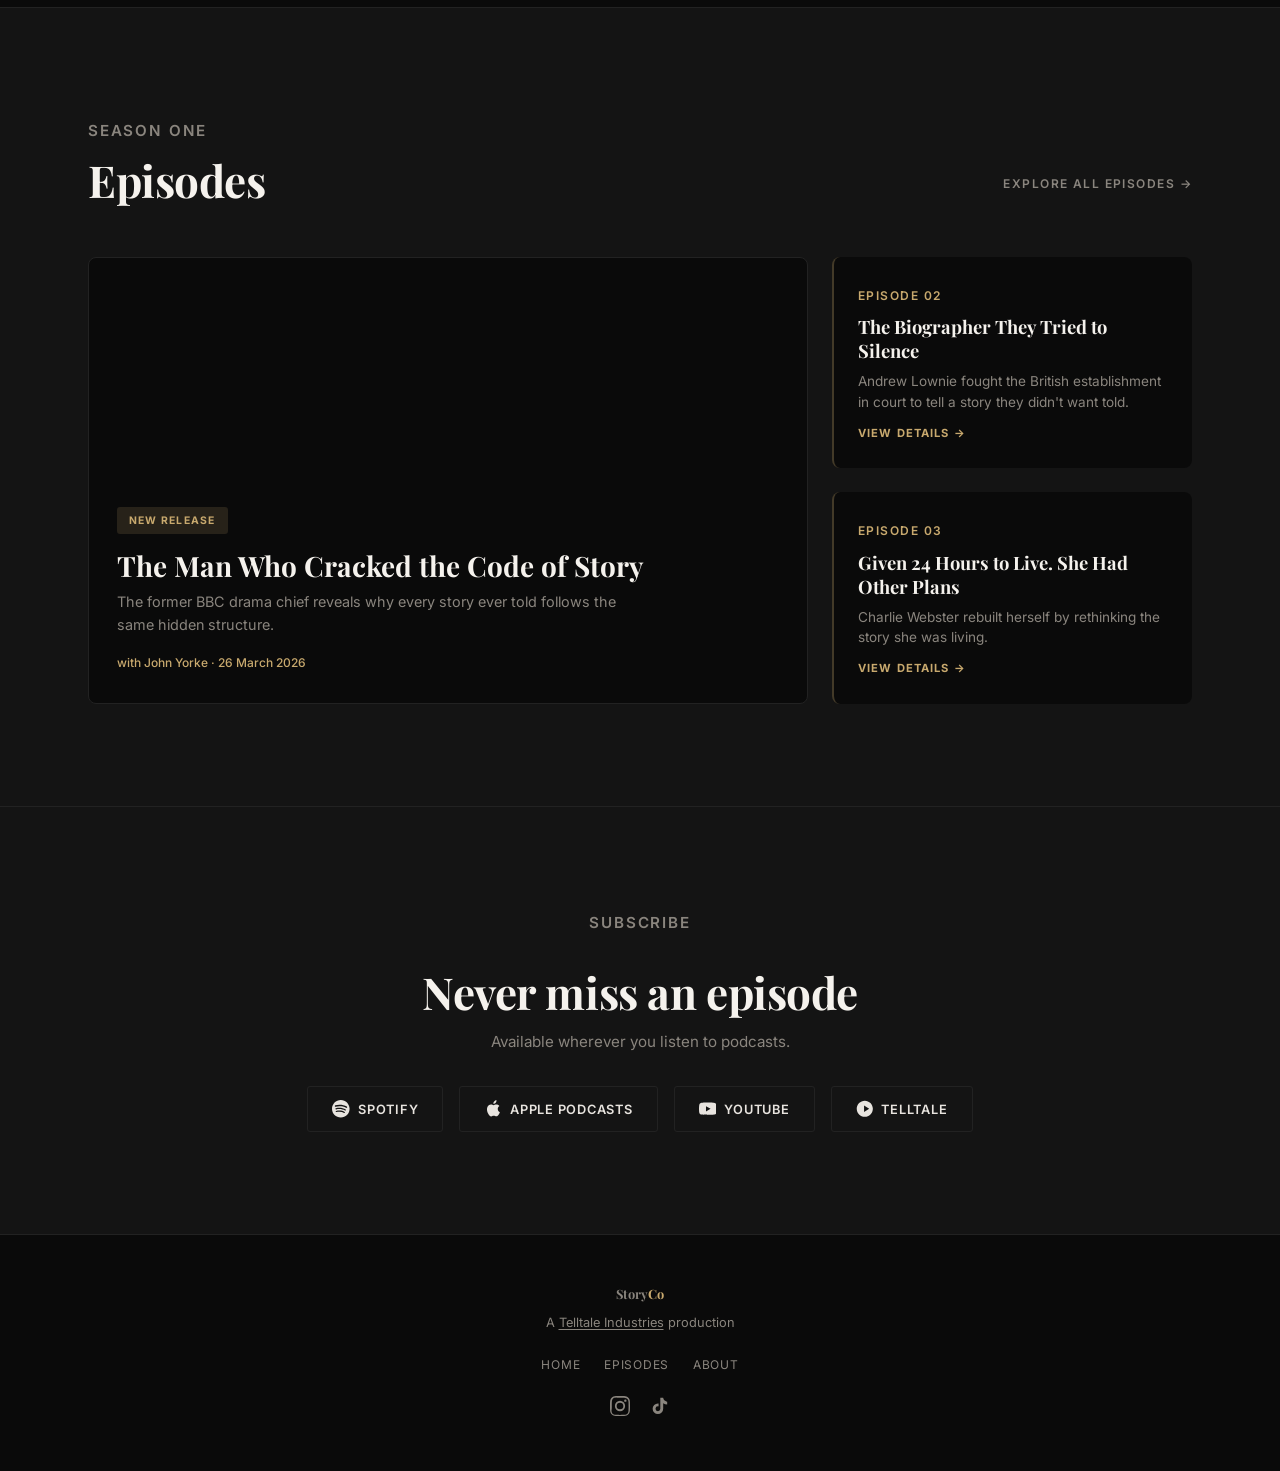
==== commit 66612f4b: "TT links updated" ====
--- a/index.html
+++ b/index.html
@@ -191,7 +191,7 @@
   <footer class="site-footer">
     <div class="container">
       <p class="footer-brand">Story<span>Co</span></p>
-      <p>A Telltale Industries production</p>
+      <p>A <a href="https://telltale.audio" target="_blank" rel="noopener">Telltale Industries</a> production</p>
       <ul class="footer-links">
         <li><a href="index.html">Home</a></li>
         <li><a href="episodes.html">Episodes</a></li>
--- a/styles.css
+++ b/styles.css
@@ -199,10 +199,10 @@
 /* Text overlay layer (logo + name via mix-blend-mode) */
 .hero-logo-overlay {
   position: absolute;
-  top: 35%;
+  top: 28%;
   left: 50%;
   transform: translate(-50%, -50%);
-  width: clamp(300px, 50vw, 700px);
+  width: clamp(280px, 45vw, 600px);
   height: auto;
   z-index: 2;
   mix-blend-mode: screen;
@@ -281,16 +281,25 @@
   }
 
   .hero-bg img {
-    object-position: 30% center;
+    object-position: 35% center;
   }
 
   .hero-logo-overlay {
-    width: 240px;
-    transform: translate(-50%, -70%);
+    width: 70vw;
+    top: 28%;
+    transform: translate(-50%, -50%);
   }
 
   .hero-gradient-left {
-    background: linear-gradient(to right, var(--color-bg) 0%, transparent 80%);
+    background: linear-gradient(to right, rgba(10, 10, 10, 0.7) 0%, transparent 90%);
+  }
+
+  .hero-headline {
+    font-size: 1.75rem;
+  }
+
+  .hero-premise {
+    font-size: 0.95rem;
   }
 }
 
@@ -394,18 +403,20 @@
 }
 
 .episodes-all-link {
-  display: none;
   color: var(--color-muted);
   transition: color 0.25s;
+  font-size: 0.75rem;
 }
 
 .episodes-all-link:hover {
   color: var(--color-accent);
 }
 
-@media (min-width: 769px) {
-  .episodes-all-link {
-    display: inline;
+@media (max-width: 768px) {
+  .section-header-row {
+    flex-direction: column;
+    align-items: flex-start;
+    gap: 0.75rem;
   }
 }
 
@@ -811,6 +822,17 @@
   color: var(--color-muted);
 }
 
+.site-footer p a {
+  color: var(--color-muted);
+  text-decoration: underline;
+  text-underline-offset: 2px;
+  transition: color 0.25s;
+}
+
+.site-footer p a:hover {
+  color: var(--color-accent);
+}
+
 .site-footer .footer-links {
   display: flex;
   justify-content: center;
